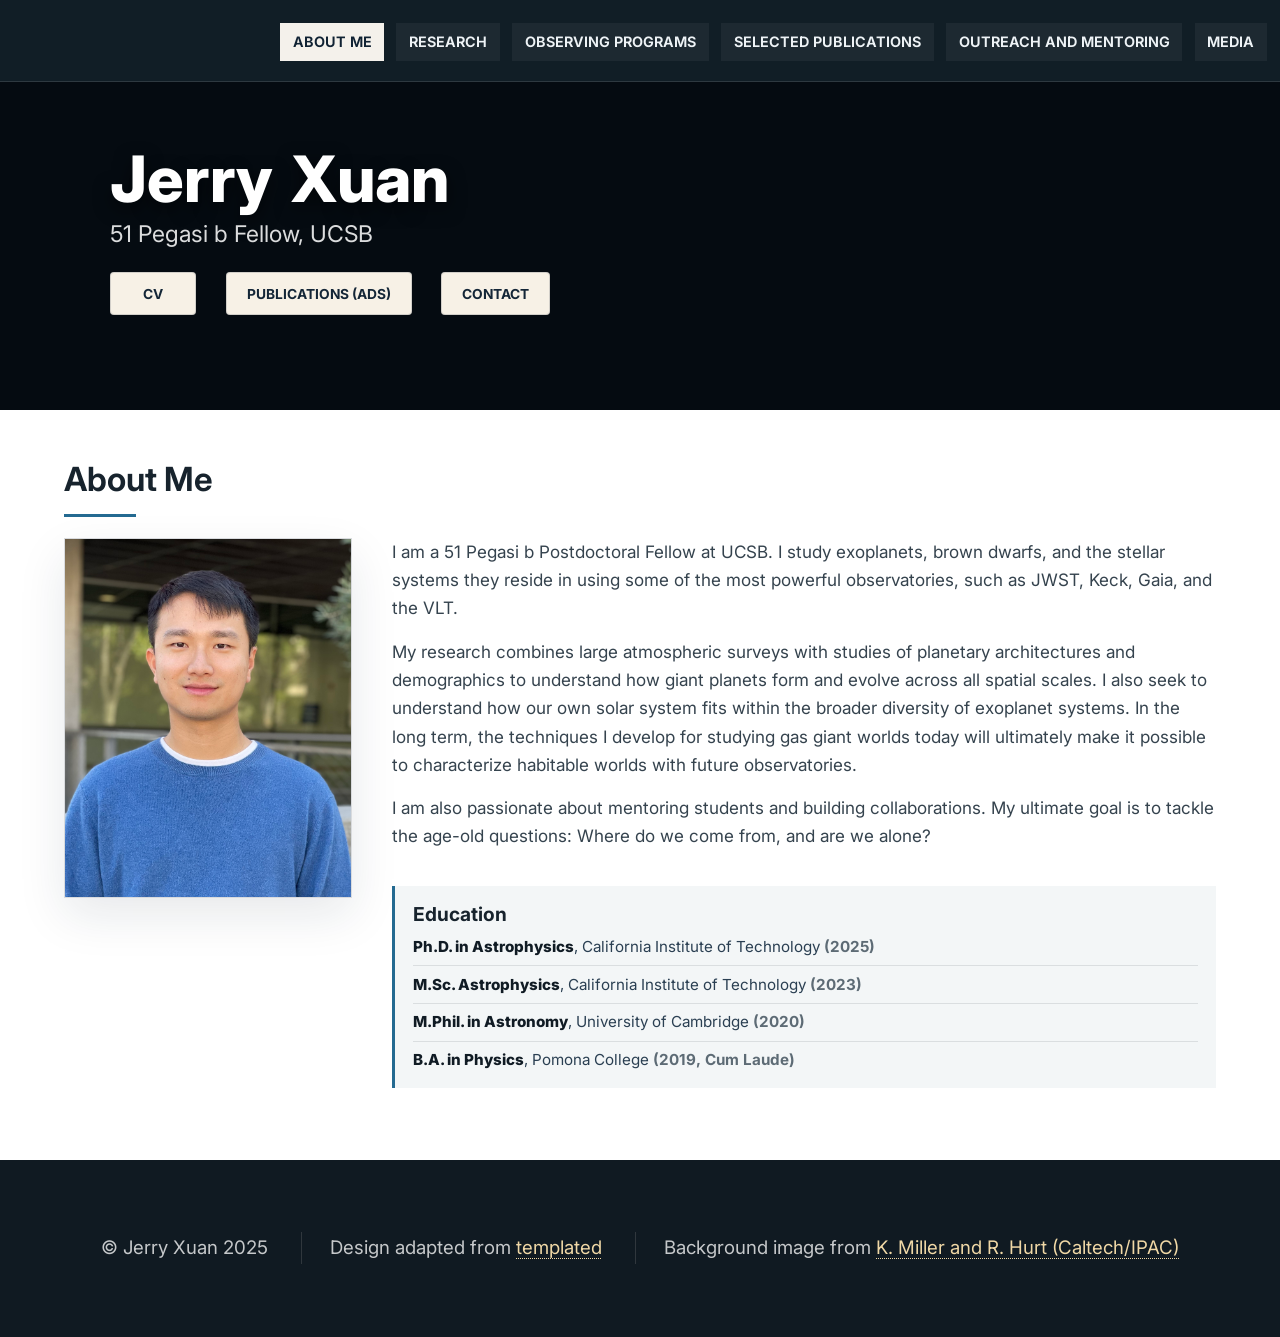
==== about.html @ 03e582b6 "Set site content width to 90 percent" ====
<html><head>
		<title>Jerry Xuan</title>
		<meta charset="utf-8">
		<meta name="viewport" content="width=device-width, initial-scale=1">
		<link rel="stylesheet" href="assets/css/main.css">
		<link rel="icon" href="images/icon.png">
		<link rel="stylesheet" href="assets/css/site-custom.css?v=20261012-margins-6">
		<script type="text/javascript" async="" src="https://www.google-analytics.com/analytics.js"></script><script type="text/javascript" async="" src="https://www.googletagmanager.com/gtag/js?id=G-922QBD04SS&amp;l=dataLayer&amp;cx=c"></script><script async="" src="https://www.googletagmanager.com/gtag/js?id=UA-130484252-1"></script>
		<script>
		  window.dataLayer = window.dataLayer || [];
		  function gtag(){dataLayer.push(arguments);}
		  gtag('js', new Date());
		  gtag('config', 'UA-130484252-1');
		</script>
	</head>
	<body class="landing">

		<!-- Header -->
			<header id="header" class="alt">
					<nav id="nav">
						<ul>
							<li><a href="index.html" class="tab-link active" aria-current="page">About Me</a></li>
							<li><a href="research.html" class="tab-link">Research</a></li>
							<li><a href="observing.html" class="tab-link">Observing Programs</a></li>
							<li><a href="publications.html" class="tab-link">Selected Publications</a></li>
							<li><a href="outreach.html" class="tab-link">Outreach and Mentoring</a></li>
							<li><a href="media.html" class="tab-link">Media</a></li>
						</ul>
					</nav>
				</header>

	<!-- Banner -->
		<section id="banner">
			<h2>Jerry Xuan</h2>
			<p>51 Pegasi b Fellow, UCSB</p>
			<ul class="actions">
				<li><a href="CV_withbib_may2026.pdf" class="button special small">CV</a></li>
				<li><a href="https://ui.adsabs.harvard.edu/search/p_=0&q=orcid%3A%220000-0002-6618-1137&sort=date%20desc%2C%20bibcode%20desc" class="button special small">Publications (ADS)</a></li>
				<li><a href="mailto:jxuan@ucsb.edu" class="button special small">Contact</a></li>
			</ul>
		</section>

		<section id="about" class="wrapper style1">
			<div class="container">
				<header class="major special">
					<h2>About Me</h2>
				</header>
				<div class="about-profile">
					<div class="about-photo">
						<img src="images/cahill.jpg" alt="Jerry Xuan">
					</div>
					<div class="about-text">
						<p>I am a 51 Pegasi b Postdoctoral Fellow at UCSB. I study exoplanets, brown dwarfs, and the stellar systems they reside in using some of the most powerful observatories, such as JWST, Keck, Gaia, and the VLT.</p>
						<p>My research combines large atmospheric surveys with studies of planetary architectures and demographics to understand how giant planets form and evolve across all spatial scales. I also seek to understand how our own solar system fits within the broader diversity of exoplanet systems. In the long term, the techniques I develop for studying gas giant worlds today will ultimately make it possible to characterize habitable worlds with future observatories.</p>
						<p>I am also passionate about mentoring students and building collaborations. My ultimate goal is to tackle the age-old questions: Where do we come from, and are we alone?</p>
					</div>
					<div class="education-section">
						<h3>Education</h3>
						<div class="education-entry">
							<p class="education-line"><b>Ph.D. in Astrophysics</b>, California Institute of Technology <span>(2025)</span></p>
						</div>
						<div class="education-entry">
							<p class="education-line"><b>M.Sc. Astrophysics</b>, California Institute of Technology <span>(2023)</span></p>
						</div>
						<div class="education-entry">
							<p class="education-line"><b>M.Phil. in Astronomy</b>, University of Cambridge <span>(2020)</span></p>
						</div>
						<div class="education-entry">
							<p class="education-line"><b>B.A. in Physics</b>, Pomona College <span>(2019, Cum Laude)</span></p>
						</div>
					</div>
				</div>
			</div>
		</section>

		<!-- Footer -->
			<footer id="footer">
				<div class="container">
					<ul class="copyright" style="font-size:14pt">
						<li>© Jerry Xuan 2025</li>
						<li>Design adapted from <a style="font-family:monospace; color:#3296d9;" href="http://templated.co">templated</a></li>
						<li>Background image from <a style="font-family:monospace; color:#3296d9;" href="https://www.nature.com/articles/s41586-024-08064-x">K. Miller and R. Hurt (Caltech/IPAC)</a></li>
					</ul>
				</div>
			</footer>

		<!-- Scripts -->
			<script src="assets/js/jquery.min.js"></script>
			<script src="assets/js/skel.min.js"></script>
			<script src="assets/js/util.js"></script>
			<script src="assets/js/main.js?v=20260705-publications"></script>

</body></html>
---- assets/css/main.css ----
@import url(font-awesome.min.css);
@import url(https://fonts.googleapis.com/css?family=Raleway:400,700);

/*
	Spatial by TEMPLATED
	templated.co @templatedco
	Released for free under the Creative Commons Attribution 3.0 license (templated.co/license)
*/

/* Reset */

	html, body, div, span, applet, object, iframe, h1, h2, h3, h4, h5, h6, p, blockquote, pre, a, abbr, acronym, address, big, cite, code, del, dfn, em, img, ins, kbd, q, s, samp, small, strike, strong, sub, sup, tt, var, b, u, i, center, dl, dt, dd, ol, ul, li, fieldset, form, label, legend, table, caption, tbody, tfoot, thead, tr, th, td, article, aside, canvas, details, embed, figure, figcaption, footer, header, hgroup, menu, nav, output, ruby, section, summary, time, mark, audio, video {
		margin: 0;
		padding: 0;
		border: 0;
		font-size: 100%;
		font: inherit;
		vertical-align: baseline;
	}

	article, aside, details, figcaption, figure, footer, header, hgroup, menu, nav, section {
		display: block;
	}

	body {
		line-height: 1;
	}

	ol, ul {
		list-style: none;
	}

	blockquote, q {
		quotes: none;
	}

	blockquote:before, blockquote:after, q:before, q:after {
		content: '';
		content: none;
	}

	table {
		border-collapse: collapse;
		border-spacing: 0;
	}

	body {
		-webkit-text-size-adjust: none;
	}

/* Box Model */

	*, *:before, *:after {
		-moz-box-sizing: border-box;
		-webkit-box-sizing: border-box;
		box-sizing: border-box;
	}

/* Containers */

	.container {
		margin-left: auto;
		margin-right: auto;
	}

	.container.\31 25\25 {
		width: 100%;
		max-width: 100em;
		min-width: 80em;
	}

	.container.\37 5\25 {
		width: 60em;
	}

	.container.\35 0\25 {
		width: 40em;
	}

	.container.\32 5\25 {
		width: 20em;
	}

	.container {
		width: 80em;
	}

	@media screen and (max-width: 1680px) {

		.container.\31 25\25 {
			width: 100%;
			max-width: 100em;
			min-width: 80em;
		}

		.container.\37 5\25 {
			width: 60em;
		}

		.container.\35 0\25 {
			width: 40em;
		}

		.container.\32 5\25 {
			width: 20em;
		}

		.container {
			width: 80em;
		}

	}

	@media screen and (max-width: 1280px) {

		.container.\31 25\25 {
			width: 100%;
			max-width: 81.25em;
			min-width: 65em;
		}

		.container.\37 5\25 {
			width: 48.75em;
		}

		.container.\35 0\25 {
			width: 32.5em;
		}

		.container.\32 5\25 {
			width: 16.25em;
		}

		.container {
			width: 65em;
		}

	}

	@media screen and (max-width: 980px) {

		.container.\31 25\25 {
			width: 100%;
			max-width: 112.5%;
			min-width: 90%;
		}

		.container.\37 5\25 {
			width: 67.5%;
		}

		.container.\35 0\25 {
			width: 45%;
		}

		.container.\32 5\25 {
			width: 22.5%;
		}

		.container {
			width: 90%;
		}

	}

	@media screen and (max-width: 736px) {

		.container.\31 25\25 {
			width: 100%;
			max-width: 112.5%;
			min-width: 90%;
		}

		.container.\37 5\25 {
			width: 67.5%;
		}

		.container.\35 0\25 {
			width: 45%;
		}

		.container.\32 5\25 {
			width: 22.5%;
		}

		.container {
			width: 90% !important;
		}

	}

	@media screen and (max-width: 480px) {

		.container.\31 25\25 {
			width: 100%;
			max-width: 112.5%;
			min-width: 90%;
		}

		.container.\37 5\25 {
			width: 67.5%;
		}

		.container.\35 0\25 {
			width: 45%;
		}

		.container.\32 5\25 {
			width: 22.5%;
		}

		.container {
			width: 90% !important;
		}

	}

/* Grid */

	.row {
		border-bottom: solid 1px transparent;
		-moz-box-sizing: border-box;
		-webkit-box-sizing: border-box;
		box-sizing: border-box;
	}

	.row > * {
		float: left;
		-moz-box-sizing: border-box;
		-webkit-box-sizing: border-box;
		box-sizing: border-box;
	}

	.row:after, .row:before {
		content: '';
		display: block;
		clear: both;
		height: 0;
	}

	.row.uniform > * > :first-child {
		margin-top: 0;
	}

	.row.uniform > * > :last-child {
		margin-bottom: 0;
	}

	.row.\30 \25 > * {
		padding: 0 0 0 0em;
	}

	.row.\30 \25 {
		margin: 0 0 -1px 0em;
	}

	.row.uniform.\30 \25 > * {
		padding: 0em 0 0 0em;
	}

	.row.uniform.\30 \25 {
		margin: 0em 0 -1px 0em;
	}

	.row > * {
		padding: 0 0 0 2em;
	}

	.row {
		margin: 0 0 -1px -2em;
	}

	.row.uniform > * {
		padding: 2em 0 0 2em;
	}

	.row.uniform {
		margin: -2em 0 -1px -2em;
	}

	.row.\32 00\25 > * {
		padding: 0 0 0 4em;
	}

	.row.\32 00\25 {
		margin: 0 0 -1px -4em;
	}

	.row.uniform.\32 00\25 > * {
		padding: 4em 0 0 4em;
	}

	.row.uniform.\32 00\25 {
		margin: -4em 0 -1px -4em;
	}

	.row.\31 50\25 > * {
		padding: 0 0 0 3em;
	}

	.row.\31 50\25 {
		margin: 0 0 -1px -3em;
	}

	.row.uniform.\31 50\25 > * {
		padding: 3em 0 0 3em;
	}

	.row.uniform.\31 50\25 {
		margin: -3em 0 -1px -3em;
	}

	.row.\35 0\25 > * {
		padding: 0 0 0 1em;
	}

	.row.\35 0\25 {
		margin: 0 0 -1px -1em;
	}

	.row.uniform.\35 0\25 > * {
		padding: 1em 0 0 1em;
	}

	.row.uniform.\35 0\25 {
		margin: -1em 0 -1px -1em;
	}

	.row.\32 5\25 > * {
		padding: 0 0 0 0.5em;
	}

	.row.\32 5\25 {
		margin: 0 0 -1px -0.5em;
	}

	.row.uniform.\32 5\25 > * {
		padding: 0.5em 0 0 0.5em;
	}

	.row.uniform.\32 5\25 {
		margin: -0.5em 0 -1px -0.5em;
	}

	.\31 2u, .\31 2u\24 {
		width: 100%;
		clear: none;
		margin-left: 0;
	}

	.\31 1u, .\31 1u\24 {
		width: 91.6666666667%;
		clear: none;
		margin-left: 0;
	}

	.\31 0u, .\31 0u\24 {
		width: 83.3333333333%;
		clear: none;
		margin-left: 0;
	}

	.\39 u, .\39 u\24 {
		width: 75%;
		clear: none;
		margin-left: 0;
	}

	.\38 u, .\38 u\24 {
		width: 66.6666666667%;
		clear: none;
		margin-left: 0;
	}

	.\37 u, .\37 u\24 {
		width: 58.3333333333%;
		clear: none;
		margin-left: 0;
	}

	.\36 u, .\36 u\24 {
		width: 50%;
		clear: none;
		margin-left: 0;
	}

	.\35 u, .\35 u\24 {
		width: 41.6666666667%;
		clear: none;
		margin-left: 0;
	}

	.\34 u, .\34 u\24 {
		width: 33.3333333333%;
		clear: none;
		margin-left: 0;
	}

	.\33 u, .\33 u\24 {
		width: 25%;
		clear: none;
		margin-left: 0;
	}

	.\32 u, .\32 u\24 {
		width: 16.6666666667%;
		clear: none;
		margin-left: 0;
	}

	.\31 u, .\31 u\24 {
		width: 8.3333333333%;
		clear: none;
		margin-left: 0;
	}

	.\31 2u\24 + *,
	.\31 1u\24 + *,
	.\31 0u\24 + *,
	.\39 u\24 + *,
	.\38 u\24 + *,
	.\37 u\24 + *,
	.\36 u\24 + *,
	.\35 u\24 + *,
	.\34 u\24 + *,
	.\33 u\24 + *,
	.\32 u\24 + *,
	.\31 u\24 + * {
		clear: left;
	}

	.\-11u {
		margin-left: 91.66667%;
	}

	.\-10u {
		margin-left: 83.33333%;
	}

	.\-9u {
		margin-left: 75%;
	}

	.\-8u {
		margin-left: 66.66667%;
	}

	.\-7u {
		margin-left: 58.33333%;
	}

	.\-6u {
		margin-left: 50%;
	}

	.\-5u {
		margin-left: 41.66667%;
	}

	.\-4u {
		margin-left: 33.33333%;
	}

	.\-3u {
		margin-left: 25%;
	}

	.\-2u {
		margin-left: 16.66667%;
	}

	.\-1u {
		margin-left: 8.33333%;
	}

	@media screen and (max-width: 1680px) {

		.row > * {
			padding: 0 0 0 2em;
		}

		.row {
			margin: 0 0 -1px -2em;
		}

		.row.uniform > * {
			padding: 2em 0 0 2em;
		}

		.row.uniform {
			margin: -2em 0 -1px -2em;
		}

		.row.\32 00\25 > * {
			padding: 0 0 0 4em;
		}

		.row.\32 00\25 {
			margin: 0 0 -1px -4em;
		}

		.row.uniform.\32 00\25 > * {
			padding: 4em 0 0 4em;
		}

		.row.uniform.\32 00\25 {
			margin: -4em 0 -1px -4em;
		}

		.row.\31 50\25 > * {
			padding: 0 0 0 3em;
		}

		.row.\31 50\25 {
			margin: 0 0 -1px -3em;
		}

		.row.uniform.\31 50\25 > * {
			padding: 3em 0 0 3em;
		}

		.row.uniform.\31 50\25 {
			margin: -3em 0 -1px -3em;
		}

		.row.\35 0\25 > * {
			padding: 0 0 0 1em;
		}

		.row.\35 0\25 {
			margin: 0 0 -1px -1em;
		}

		.row.uniform.\35 0\25 > * {
			padding: 1em 0 0 1em;
		}

		.row.uniform.\35 0\25 {
			margin: -1em 0 -1px -1em;
		}

		.row.\32 5\25 > * {
			padding: 0 0 0 0.5em;
		}

		.row.\32 5\25 {
			margin: 0 0 -1px -0.5em;
		}

		.row.uniform.\32 5\25 > * {
			padding: 0.5em 0 0 0.5em;
		}

		.row.uniform.\32 5\25 {
			margin: -0.5em 0 -1px -0.5em;
		}

		.\31 2u\28xlarge\29, .\31 2u\24\28xlarge\29 {
			width: 100%;
			clear: none;
			margin-left: 0;
		}

		.\31 1u\28xlarge\29, .\31 1u\24\28xlarge\29 {
			width: 91.6666666667%;
			clear: none;
			margin-left: 0;
		}

		.\31 0u\28xlarge\29, .\31 0u\24\28xlarge\29 {
			width: 83.3333333333%;
			clear: none;
			margin-left: 0;
		}

		.\39 u\28xlarge\29, .\39 u\24\28xlarge\29 {
			width: 75%;
			clear: none;
			margin-left: 0;
		}

		.\38 u\28xlarge\29, .\38 u\24\28xlarge\29 {
			width: 66.6666666667%;
			clear: none;
			margin-left: 0;
		}

		.\37 u\28xlarge\29, .\37 u\24\28xlarge\29 {
			width: 58.3333333333%;
			clear: none;
			margin-left: 0;
		}

		.\36 u\28xlarge\29, .\36 u\24\28xlarge\29 {
			width: 50%;
			clear: none;
			margin-left: 0;
		}

		.\35 u\28xlarge\29, .\35 u\24\28xlarge\29 {
			width: 41.6666666667%;
			clear: none;
			margin-left: 0;
		}

		.\34 u\28xlarge\29, .\34 u\24\28xlarge\29 {
			width: 33.3333333333%;
			clear: none;
			margin-left: 0;
		}

		.\33 u\28xlarge\29, .\33 u\24\28xlarge\29 {
			width: 25%;
			clear: none;
			margin-left: 0;
		}

		.\32 u\28xlarge\29, .\32 u\24\28xlarge\29 {
			width: 16.6666666667%;
			clear: none;
			margin-left: 0;
		}

		.\31 u\28xlarge\29, .\31 u\24\28xlarge\29 {
			width: 8.3333333333%;
			clear: none;
			margin-left: 0;
		}

		.\31 2u\24\28xlarge\29 + *,
		.\31 1u\24\28xlarge\29 + *,
		.\31 0u\24\28xlarge\29 + *,
		.\39 u\24\28xlarge\29 + *,
		.\38 u\24\28xlarge\29 + *,
		.\37 u\24\28xlarge\29 + *,
		.\36 u\24\28xlarge\29 + *,
		.\35 u\24\28xlarge\29 + *,
		.\34 u\24\28xlarge\29 + *,
		.\33 u\24\28xlarge\29 + *,
		.\32 u\24\28xlarge\29 + *,
		.\31 u\24\28xlarge\29 + * {
			clear: left;
		}

		.\-11u\28xlarge\29 {
			margin-left: 91.66667%;
		}

		.\-10u\28xlarge\29 {
			margin-left: 83.33333%;
		}

		.\-9u\28xlarge\29 {
			margin-left: 75%;
		}

		.\-8u\28xlarge\29 {
			margin-left: 66.66667%;
		}

		.\-7u\28xlarge\29 {
			margin-left: 58.33333%;
		}

		.\-6u\28xlarge\29 {
			margin-left: 50%;
		}

		.\-5u\28xlarge\29 {
			margin-left: 41.66667%;
		}

		.\-4u\28xlarge\29 {
			margin-left: 33.33333%;
		}

		.\-3u\28xlarge\29 {
			margin-left: 25%;
		}

		.\-2u\28xlarge\29 {
			margin-left: 16.66667%;
		}

		.\-1u\28xlarge\29 {
			margin-left: 8.33333%;
		}

	}

	@media screen and (max-width: 1280px) {

		.row > * {
			padding: 0 0 0 1.5em;
		}

		.row {
			margin: 0 0 -1px -1.5em;
		}

		.row.uniform > * {
			padding: 1.5em 0 0 1.5em;
		}

		.row.uniform {
			margin: -1.5em 0 -1px -1.5em;
		}

		.row.\32 00\25 > * {
			padding: 0 0 0 3em;
		}

		.row.\32 00\25 {
			margin: 0 0 -1px -3em;
		}

		.row.uniform.\32 00\25 > * {
			padding: 3em 0 0 3em;
		}

		.row.uniform.\32 00\25 {
			margin: -3em 0 -1px -3em;
		}

		.row.\31 50\25 > * {
			padding: 0 0 0 2.25em;
		}

		.row.\31 50\25 {
			margin: 0 0 -1px -2.25em;
		}

		.row.uniform.\31 50\25 > * {
			padding: 2.25em 0 0 2.25em;
		}

		.row.uniform.\31 50\25 {
			margin: -2.25em 0 -1px -2.25em;
		}

		.row.\35 0\25 > * {
			padding: 0 0 0 0.75em;
		}

		.row.\35 0\25 {
			margin: 0 0 -1px -0.75em;
		}

		.row.uniform.\35 0\25 > * {
			padding: 0.75em 0 0 0.75em;
		}

		.row.uniform.\35 0\25 {
			margin: -0.75em 0 -1px -0.75em;
		}

		.row.\32 5\25 > * {
			padding: 0 0 0 0.375em;
		}

		.row.\32 5\25 {
			margin: 0 0 -1px -0.375em;
		}

		.row.uniform.\32 5\25 > * {
			padding: 0.375em 0 0 0.375em;
		}

		.row.uniform.\32 5\25 {
			margin: -0.375em 0 -1px -0.375em;
		}

		.\31 2u\28large\29, .\31 2u\24\28large\29 {
			width: 100%;
			clear: none;
			margin-left: 0;
		}

		.\31 1u\28large\29, .\31 1u\24\28large\29 {
			width: 91.6666666667%;
			clear: none;
			margin-left: 0;
		}

		.\31 0u\28large\29, .\31 0u\24\28large\29 {
			width: 83.3333333333%;
			clear: none;
			margin-left: 0;
		}

		.\39 u\28large\29, .\39 u\24\28large\29 {
			width: 75%;
			clear: none;
			margin-left: 0;
		}

		.\38 u\28large\29, .\38 u\24\28large\29 {
			width: 66.6666666667%;
			clear: none;
			margin-left: 0;
		}

		.\37 u\28large\29, .\37 u\24\28large\29 {
			width: 58.3333333333%;
			clear: none;
			margin-left: 0;
		}

		.\36 u\28large\29, .\36 u\24\28large\29 {
			width: 50%;
			clear: none;
			margin-left: 0;
		}

		.\35 u\28large\29, .\35 u\24\28large\29 {
			width: 41.6666666667%;
			clear: none;
			margin-left: 0;
		}

		.\34 u\28large\29, .\34 u\24\28large\29 {
			width: 33.3333333333%;
			clear: none;
			margin-left: 0;
		}

		.\33 u\28large\29, .\33 u\24\28large\29 {
			width: 25%;
			clear: none;
			margin-left: 0;
		}

		.\32 u\28large\29, .\32 u\24\28large\29 {
			width: 16.6666666667%;
			clear: none;
			margin-left: 0;
		}

		.\31 u\28large\29, .\31 u\24\28large\29 {
			width: 8.3333333333%;
			clear: none;
			margin-left: 0;
		}

		.\31 2u\24\28large\29 + *,
		.\31 1u\24\28large\29 + *,
		.\31 0u\24\28large\29 + *,
		.\39 u\24\28large\29 + *,
		.\38 u\24\28large\29 + *,
		.\37 u\24\28large\29 + *,
		.\36 u\24\28large\29 + *,
		.\35 u\24\28large\29 + *,
		.\34 u\24\28large\29 + *,
		.\33 u\24\28large\29 + *,
		.\32 u\24\28large\29 + *,
		.\31 u\24\28large\29 + * {
			clear: left;
		}

		.\-11u\28large\29 {
			margin-left: 91.66667%;
		}

		.\-10u\28large\29 {
			margin-left: 83.33333%;
		}

		.\-9u\28large\29 {
			margin-left: 75%;
		}

		.\-8u\28large\29 {
			margin-left: 66.66667%;
		}

		.\-7u\28large\29 {
			margin-left: 58.33333%;
		}

		.\-6u\28large\29 {
			margin-left: 50%;
		}

		.\-5u\28large\29 {
			margin-left: 41.66667%;
		}

		.\-4u\28large\29 {
			margin-left: 33.33333%;
		}

		.\-3u\28large\29 {
			margin-left: 25%;
		}

		.\-2u\28large\29 {
			margin-left: 16.66667%;
		}

		.\-1u\28large\29 {
			margin-left: 8.33333%;
		}

	}

	@media screen and (max-width: 980px) {

		.row > * {
			padding: 0 0 0 1.5em;
		}

		.row {
			margin: 0 0 -1px -1.5em;
		}

		.row.uniform > * {
			padding: 1.5em 0 0 1.5em;
		}

		.row.uniform {
			margin: -1.5em 0 -1px -1.5em;
		}

		.row.\32 00\25 > * {
			padding: 0 0 0 3em;
		}

		.row.\32 00\25 {
			margin: 0 0 -1px -3em;
		}

		.row.uniform.\32 00\25 > * {
			padding: 3em 0 0 3em;
		}

		.row.uniform.\32 00\25 {
			margin: -3em 0 -1px -3em;
		}

		.row.\31 50\25 > * {
			padding: 0 0 0 2.25em;
		}

		.row.\31 50\25 {
			margin: 0 0 -1px -2.25em;
		}

		.row.uniform.\31 50\25 > * {
			padding: 2.25em 0 0 2.25em;
		}

		.row.uniform.\31 50\25 {
			margin: -2.25em 0 -1px -2.25em;
		}

		.row.\35 0\25 > * {
			padding: 0 0 0 0.75em;
		}

		.row.\35 0\25 {
			margin: 0 0 -1px -0.75em;
		}

		.row.uniform.\35 0\25 > * {
			padding: 0.75em 0 0 0.75em;
		}

		.row.uniform.\35 0\25 {
			margin: -0.75em 0 -1px -0.75em;
		}

		.row.\32 5\25 > * {
			padding: 0 0 0 0.375em;
		}

		.row.\32 5\25 {
			margin: 0 0 -1px -0.375em;
		}

		.row.uniform.\32 5\25 > * {
			padding: 0.375em 0 0 0.375em;
		}

		.row.uniform.\32 5\25 {
			margin: -0.375em 0 -1px -0.375em;
		}

		.\31 2u\28medium\29, .\31 2u\24\28medium\29 {
			width: 100%;
			clear: none;
			margin-left: 0;
		}

		.\31 1u\28medium\29, .\31 1u\24\28medium\29 {
			width: 91.6666666667%;
			clear: none;
			margin-left: 0;
		}

		.\31 0u\28medium\29, .\31 0u\24\28medium\29 {
			width: 83.3333333333%;
			clear: none;
			margin-left: 0;
		}

		.\39 u\28medium\29, .\39 u\24\28medium\29 {
			width: 75%;
			clear: none;
			margin-left: 0;
		}

		.\38 u\28medium\29, .\38 u\24\28medium\29 {
			width: 66.6666666667%;
			clear: none;
			margin-left: 0;
		}

		.\37 u\28medium\29, .\37 u\24\28medium\29 {
			width: 58.3333333333%;
			clear: none;
			margin-left: 0;
		}

		.\36 u\28medium\29, .\36 u\24\28medium\29 {
			width: 50%;
			clear: none;
			margin-left: 0;
		}

		.\35 u\28medium\29, .\35 u\24\28medium\29 {
			width: 41.6666666667%;
			clear: none;
			margin-left: 0;
		}

		.\34 u\28medium\29, .\34 u\24\28medium\29 {
			width: 33.3333333333%;
			clear: none;
			margin-left: 0;
		}

		.\33 u\28medium\29, .\33 u\24\28medium\29 {
			width: 25%;
			clear: none;
			margin-left: 0;
		}

		.\32 u\28medium\29, .\32 u\24\28medium\29 {
			width: 16.6666666667%;
			clear: none;
			margin-left: 0;
		}

		.\31 u\28medium\29, .\31 u\24\28medium\29 {
			width: 8.3333333333%;
			clear: none;
			margin-left: 0;
		}

		.\31 2u\24\28medium\29 + *,
		.\31 1u\24\28medium\29 + *,
		.\31 0u\24\28medium\29 + *,
		.\39 u\24\28medium\29 + *,
		.\38 u\24\28medium\29 + *,
		.\37 u\24\28medium\29 + *,
		.\36 u\24\28medium\29 + *,
		.\35 u\24\28medium\29 + *,
		.\34 u\24\28medium\29 + *,
		.\33 u\24\28medium\29 + *,
		.\32 u\24\28medium\29 + *,
		.\31 u\24\28medium\29 + * {
			clear: left;
		}

		.\-11u\28medium\29 {
			margin-left: 91.66667%;
		}

		.\-10u\28medium\29 {
			margin-left: 83.33333%;
		}

		.\-9u\28medium\29 {
			margin-left: 75%;
		}

		.\-8u\28medium\29 {
			margin-left: 66.66667%;
		}

		.\-7u\28medium\29 {
			margin-left: 58.33333%;
		}

		.\-6u\28medium\29 {
			margin-left: 50%;
		}

		.\-5u\28medium\29 {
			margin-left: 41.66667%;
		}

		.\-4u\28medium\29 {
			margin-left: 33.33333%;
		}

		.\-3u\28medium\29 {
			margin-left: 25%;
		}

		.\-2u\28medium\29 {
			margin-left: 16.66667%;
		}

		.\-1u\28medium\29 {
			margin-left: 8.33333%;
		}

	}

	@media screen and (max-width: 736px) {

		.row > * {
			padding: 0 0 0 1.25em;
		}

		.row {
			margin: 0 0 -1px -1.25em;
		}

		.row.uniform > * {
			padding: 1.25em 0 0 1.25em;
		}

		.row.uniform {
			margin: -1.25em 0 -1px -1.25em;
		}

		.row.\32 00\25 > * {
			padding: 0 0 0 2.5em;
		}

		.row.\32 00\25 {
			margin: 0 0 -1px -2.5em;
		}

		.row.uniform.\32 00\25 > * {
			padding: 2.5em 0 0 2.5em;
		}

		.row.uniform.\32 00\25 {
			margin: -2.5em 0 -1px -2.5em;
		}

		.row.\31 50\25 > * {
			padding: 0 0 0 1.875em;
		}

		.row.\31 50\25 {
			margin: 0 0 -1px -1.875em;
		}

		.row.uniform.\31 50\25 > * {
			padding: 1.875em 0 0 1.875em;
		}

		.row.uniform.\31 50\25 {
			margin: -1.875em 0 -1px -1.875em;
		}

		.row.\35 0\25 > * {
			padding: 0 0 0 0.625em;
		}

		.row.\35 0\25 {
			margin: 0 0 -1px -0.625em;
		}

		.row.uniform.\35 0\25 > * {
			padding: 0.625em 0 0 0.625em;
		}

		.row.uniform.\35 0\25 {
			margin: -0.625em 0 -1px -0.625em;
		}

		.row.\32 5\25 > * {
			padding: 0 0 0 0.3125em;
		}

		.row.\32 5\25 {
			margin: 0 0 -1px -0.3125em;
		}

		.row.uniform.\32 5\25 > * {
			padding: 0.3125em 0 0 0.3125em;
		}

		.row.uniform.\32 5\25 {
			margin: -0.3125em 0 -1px -0.3125em;
		}

		.\31 2u\28small\29, .\31 2u\24\28small\29 {
			width: 100%;
			clear: none;
			margin-left: 0;
		}

		.\31 1u\28small\29, .\31 1u\24\28small\29 {
			width: 91.6666666667%;
			clear: none;
			margin-left: 0;
		}

		.\31 0u\28small\29, .\31 0u\24\28small\29 {
			width: 83.3333333333%;
			clear: none;
			margin-left: 0;
		}

		.\39 u\28small\29, .\39 u\24\28small\29 {
			width: 75%;
			clear: none;
			margin-left: 0;
		}

		.\38 u\28small\29, .\38 u\24\28small\29 {
			width: 66.6666666667%;
			clear: none;
			margin-left: 0;
		}

		.\37 u\28small\29, .\37 u\24\28small\29 {
			width: 58.3333333333%;
			clear: none;
			margin-left: 0;
		}

		.\36 u\28small\29, .\36 u\24\28small\29 {
			width: 50%;
			clear: none;
			margin-left: 0;
		}

		.\35 u\28small\29, .\35 u\24\28small\29 {
			width: 41.6666666667%;
			clear: none;
			margin-left: 0;
		}

		.\34 u\28small\29, .\34 u\24\28small\29 {
			width: 33.3333333333%;
			clear: none;
			margin-left: 0;
		}

		.\33 u\28small\29, .\33 u\24\28small\29 {
			width: 25%;
			clear: none;
			margin-left: 0;
		}

		.\32 u\28small\29, .\32 u\24\28small\29 {
			width: 16.6666666667%;
			clear: none;
			margin-left: 0;
		}

		.\31 u\28small\29, .\31 u\24\28small\29 {
			width: 8.3333333333%;
			clear: none;
			margin-left: 0;
		}

		.\31 2u\24\28small\29 + *,
		.\31 1u\24\28small\29 + *,
		.\31 0u\24\28small\29 + *,
		.\39 u\24\28small\29 + *,
		.\38 u\24\28small\29 + *,
		.\37 u\24\28small\29 + *,
		.\36 u\24\28small\29 + *,
		.\35 u\24\28small\29 + *,
		.\34 u\24\28small\29 + *,
		.\33 u\24\28small\29 + *,
		.\32 u\24\28small\29 + *,
		.\31 u\24\28small\29 + * {
			clear: left;
		}

		.\-11u\28small\29 {
			margin-left: 91.66667%;
		}

		.\-10u\28small\29 {
			margin-left: 83.33333%;
		}

		.\-9u\28small\29 {
			margin-left: 75%;
		}

		.\-8u\28small\29 {
			margin-left: 66.66667%;
		}

		.\-7u\28small\29 {
			margin-left: 58.33333%;
		}

		.\-6u\28small\29 {
			margin-left: 50%;
		}

		.\-5u\28small\29 {
			margin-left: 41.66667%;
		}

		.\-4u\28small\29 {
			margin-left: 33.33333%;
		}

		.\-3u\28small\29 {
			margin-left: 25%;
		}

		.\-2u\28small\29 {
			margin-left: 16.66667%;
		}

		.\-1u\28small\29 {
			margin-left: 8.33333%;
		}

	}

	@media screen and (max-width: 480px) {

		.row > * {
			padding: 0 0 0 1.25em;
		}

		.row {
			margin: 0 0 -1px -1.25em;
		}

		.row.uniform > * {
			padding: 1.25em 0 0 1.25em;
		}

		.row.uniform {
			margin: -1.25em 0 -1px -1.25em;
		}

		.row.\32 00\25 > * {
			padding: 0 0 0 2.5em;
		}

		.row.\32 00\25 {
			margin: 0 0 -1px -2.5em;
		}

		.row.uniform.\32 00\25 > * {
			padding: 2.5em 0 0 2.5em;
		}

		.row.uniform.\32 00\25 {
			margin: -2.5em 0 -1px -2.5em;
		}

		.row.\31 50\25 > * {
			padding: 0 0 0 1.875em;
		}

		.row.\31 50\25 {
			margin: 0 0 -1px -1.875em;
		}

		.row.uniform.\31 50\25 > * {
			padding: 1.875em 0 0 1.875em;
		}

		.row.uniform.\31 50\25 {
			margin: -1.875em 0 -1px -1.875em;
		}

		.row.\35 0\25 > * {
			padding: 0 0 0 0.625em;
		}

		.row.\35 0\25 {
			margin: 0 0 -1px -0.625em;
		}

		.row.uniform.\35 0\25 > * {
			padding: 0.625em 0 0 0.625em;
		}

		.row.uniform.\35 0\25 {
			margin: -0.625em 0 -1px -0.625em;
		}

		.row.\32 5\25 > * {
			padding: 0 0 0 0.3125em;
		}

		.row.\32 5\25 {
			margin: 0 0 -1px -0.3125em;
		}

		.row.uniform.\32 5\25 > * {
			padding: 0.3125em 0 0 0.3125em;
		}

		.row.uniform.\32 5\25 {
			margin: -0.3125em 0 -1px -0.3125em;
		}

		.\31 2u\28xsmall\29, .\31 2u\24\28xsmall\29 {
			width: 100%;
			clear: none;
			margin-left: 0;
		}

		.\31 1u\28xsmall\29, .\31 1u\24\28xsmall\29 {
			width: 91.6666666667%;
			clear: none;
			margin-left: 0;
		}

		.\31 0u\28xsmall\29, .\31 0u\24\28xsmall\29 {
			width: 83.3333333333%;
			clear: none;
			margin-left: 0;
		}

		.\39 u\28xsmall\29, .\39 u\24\28xsmall\29 {
			width: 75%;
			clear: none;
			margin-left: 0;
		}

		.\38 u\28xsmall\29, .\38 u\24\28xsmall\29 {
			width: 66.6666666667%;
			clear: none;
			margin-left: 0;
		}

		.\37 u\28xsmall\29, .\37 u\24\28xsmall\29 {
			width: 58.3333333333%;
			clear: none;
			margin-left: 0;
		}

		.\36 u\28xsmall\29, .\36 u\24\28xsmall\29 {
			width: 50%;
			clear: none;
			margin-left: 0;
		}

		.\35 u\28xsmall\29, .\35 u\24\28xsmall\29 {
			width: 41.6666666667%;
			clear: none;
			margin-left: 0;
		}

		.\34 u\28xsmall\29, .\34 u\24\28xsmall\29 {
			width: 33.3333333333%;
			clear: none;
			margin-left: 0;
		}

		.\33 u\28xsmall\29, .\33 u\24\28xsmall\29 {
			width: 25%;
			clear: none;
			margin-left: 0;
		}

		.\32 u\28xsmall\29, .\32 u\24\28xsmall\29 {
			width: 16.6666666667%;
			clear: none;
			margin-left: 0;
		}

		.\31 u\28xsmall\29, .\31 u\24\28xsmall\29 {
			width: 8.3333333333%;
			clear: none;
			margin-left: 0;
		}

		.\31 2u\24\28xsmall\29 + *,
		.\31 1u\24\28xsmall\29 + *,
		.\31 0u\24\28xsmall\29 + *,
		.\39 u\24\28xsmall\29 + *,
		.\38 u\24\28xsmall\29 + *,
		.\37 u\24\28xsmall\29 + *,
		.\36 u\24\28xsmall\29 + *,
		.\35 u\24\28xsmall\29 + *,
		.\34 u\24\28xsmall\29 + *,
		.\33 u\24\28xsmall\29 + *,
		.\32 u\24\28xsmall\29 + *,
		.\31 u\24\28xsmall\29 + * {
			clear: left;
		}

		.\-11u\28xsmall\29 {
			margin-left: 91.66667%;
		}

		.\-10u\28xsmall\29 {
			margin-left: 83.33333%;
		}

		.\-9u\28xsmall\29 {
			margin-left: 75%;
		}

		.\-8u\28xsmall\29 {
			margin-left: 66.66667%;
		}

		.\-7u\28xsmall\29 {
			margin-left: 58.33333%;
		}

		.\-6u\28xsmall\29 {
			margin-left: 50%;
		}

		.\-5u\28xsmall\29 {
			margin-left: 41.66667%;
		}

		.\-4u\28xsmall\29 {
			margin-left: 33.33333%;
		}

		.\-3u\28xsmall\29 {
			margin-left: 25%;
		}

		.\-2u\28xsmall\29 {
			margin-left: 16.66667%;
		}

		.\-1u\28xsmall\29 {
			margin-left: 8.33333%;
		}

	}

/* Basic */

	@-ms-viewport {
		width: device-width;
	}

	body {
		-ms-overflow-style: scrollbar;
	}

	@media screen and (max-width: 480px) {

		html, body {
			min-width: 320px;
		}

	}

	body {
		background: #fff;
		padding-top: 6em;
	}

		body.landing {
			padding-top: 0 !important;
		}

		@media screen and (max-width: 980px) {

			body {
				padding-top: 2em;
			}

		}

		body.is-loading *, body.is-loading *:before, body.is-loading *:after {
			-moz-animation: none !important;
			-webkit-animation: none !important;
			-ms-animation: none !important;
			animation: none !important;
			-moz-transition: none !important;
			-webkit-transition: none !important;
			-ms-transition: none !important;
			transition: none !important;
		}

/* Type */

	body {
		background-color: #fff;
		color: #666;
	}

	body, input, select, textarea {
		font-family: "Raleway", Arial, Helvetica, sans-serif;
		font-size: 15pt;
		font-weight: 400;
		line-height: 2em;
	}

		@media screen and (max-width: 1680px) {

			body, input, select, textarea {
				font-size: 11pt;
			}

		}

		@media screen and (max-width: 1280px) {

			body, input, select, textarea {
				font-size: 11pt;
			}

		}

		@media screen and (max-width: 980px) {

			body, input, select, textarea {
				font-size: 12pt;
			}

		}

		@media screen and (max-width: 736px) {

			body, input, select, textarea {
				font-size: 12pt;
			}

		}

		@media screen and (max-width: 480px) {

			body, input, select, textarea {
				font-size: 12pt;
			}

		}

	a {
		text-decoration: underline;
		color: #f32853;
	}

		a:hover {
			text-decoration: none;
		}

	strong, b {
		color: #484848;
		font-weight: 700;
	}

	em, i {
		font-style: italic;
	}

	p {
		margin: 0 0 2em 0;
	}

	h1, h2, h3, h4, h5, h6 {
		color: #484848;
		font-weight: 700;
		line-height: 1em;
		margin: 0 0 1em 0;
		/*text-transform: uppercase;*/
	}

		h1 a, h2 a, h3 a, h4 a, h5 a, h6 a {
			color: inherit;
			text-decoration: none;
		}

	h2 {
		font-size: 1.75em;
		line-height: 1.5em;
	}

	h3 {
		font-size: 1.35em;
		line-height: 1.5em;
	}

	h4 {
		font-size: 1.1em;
		line-height: 1.5em;
	}

	h5 {
		font-size: 0.9em;
		line-height: 1.5em;
	}

	h6 {
		font-size: 0.7em;
		line-height: 1.5em;
	}

	sub {
		font-size: 0.8em;
		position: relative;
		top: 0.5em;
	}

	sup {
		font-size: 0.8em;
		position: relative;
		top: -0.5em;
	}

	blockquote {
		border-left: solid 4px;
		font-style: italic;
		margin: 0 0 2em 0;
		padding: 0.5em 0 0.5em 2em;
	}

	code {
		background: rgba(144, 144, 144, 0.075);
		border-radius: 4px;
		border: solid 1px;
		font-family: "Courier New", monospace;
		font-size: 0.9em;
		margin: 0 0.25em;
		padding: 0.25em 0.65em;
	}

	pre {
		-webkit-overflow-scrolling: touch;
		font-family: "Courier New", monospace;
		font-size: 0.9em;
		margin: 0 0 2em 0;
	}

		pre code {
			display: block;
			line-height: 1.75;
			padding: 1em 1.5em;
			overflow-x: auto;
		}

	hr {
		border: 0;
		border-bottom: solid 1px rgba(144, 144, 144, 0.25);
		margin: 2em 0;
	}

		hr.major {
			margin: 3em 0;
		}

	.align-left {
		text-align: left;
	}

	.align-center {
		text-align: center;
	}

	.align-right {
		text-align: right;
	}

/* Box */

	.box {
		border-radius: 4px;
		border: solid 1px rgba(144, 144, 144, 0.25);
		margin-bottom: 2em;
		padding: 1.5em;
	}

		.box > :last-child,
		.box > :last-child > :last-child,
		.box > :last-child > :last-child > :last-child {
			margin-bottom: 0;
		}

		.box.alt {
			border: 0;
			border-radius: 0;
			padding: 0;
		}

/* Button */

	input[type="submit"],
	input[type="reset"],
	input[type="button"],
	button,
	.button {
		-moz-appearance: none;
		-webkit-appearance: none;
		-ms-appearance: none;
		appearance: none;
		-moz-transition: background-color 0.2s ease-in-out, color 0.2s ease-in-out;
		-webkit-transition: background-color 0.2s ease-in-out, color 0.2s ease-in-out;
		-ms-transition: background-color 0.2s ease-in-out, color 0.2s ease-in-out;
		transition: background-color 0.2s ease-in-out, color 0.2s ease-in-out;
		background-color: #323037;
		border-radius: 4px;
		color: #ffffff !important;
		border: 0;
		cursor: pointer;
		display: inline-block;
		font-weight: 700;
		height: 3.15em;
		line-height: 3.25em;
		padding: 0 2.2em;
		text-align: center;
		text-decoration: none;
		/*text-transform: uppercase;*/
		white-space: nowrap;
	}

		input[type="submit"]:hover,
		input[type="reset"]:hover,
		input[type="button"]:hover,
		button:hover,
		.button:hover {
			background-color: #3e3c45;
		}

		input[type="submit"]:active,
		input[type="reset"]:active,
		input[type="button"]:active,
		button:active,
		.button:active {
			background-color: #262429;
		}

		input[type="submit"].icon,
		input[type="reset"].icon,
		input[type="button"].icon,
		button.icon,
		.button.icon {
			padding-left: 1.35em;
		}

			input[type="submit"].icon:before,
			input[type="reset"].icon:before,
			input[type="button"].icon:before,
			button.icon:before,
			.button.icon:before {
				margin-right: 0.5em;
			}

		input[type="submit"].fit,
		input[type="reset"].fit,
		input[type="button"].fit,
		button.fit,
		.button.fit {
			display: block;
			margin: 0 0 1em 0;
			width: 100%;
		}

		input[type="submit"].small,
		input[type="reset"].small,
		input[type="button"].small,
		button.small,
		.button.small {
			font-size: 0.8em;
		}

		input[type="submit"].big,
		input[type="reset"].big,
		input[type="button"].big,
		button.big,
		.button.big {
			font-size: 1.35em;
		}

		input[type="submit"].disabled, input[type="submit"]:disabled,
		input[type="reset"].disabled,
		input[type="reset"]:disabled,
		input[type="button"].disabled,
		input[type="button"]:disabled,
		button.disabled,
		button:disabled,
		.button.disabled,
		.button:disabled {
			-moz-pointer-events: none;
			-webkit-pointer-events: none;
			-ms-pointer-events: none;
			pointer-events: none;
			background-color: #666 !important;
			box-shadow: inset 0 -0.15em 0 0 rgba(0, 0, 0, 0.15);
			color: #fff !important;
			cursor: default;
			opacity: 0.25;
		}

		input[type="submit"].alt,
		input[type="reset"].alt,
		input[type="button"].alt,
		button.alt,
		.button.alt {
			background-color: transparent;
			box-shadow: inset 0 0 0 2px rgba(144, 144, 144, 0.25);
			color: #484848 !important;
		}

			input[type="submit"].alt:hover,
			input[type="reset"].alt:hover,
			input[type="button"].alt:hover,
			button.alt:hover,
			.button.alt:hover {
				background-color: rgba(144, 144, 144, 0.075);
			}

			input[type="submit"].alt:active,
			input[type="reset"].alt:active,
			input[type="button"].alt:active,
			button.alt:active,
			.button.alt:active {
				background-color: rgba(144, 144, 144, 0.2);
			}

			input[type="submit"].alt.icon:before,
			input[type="reset"].alt.icon:before,
			input[type="button"].alt.icon:before,
			button.alt.icon:before,
			.button.alt.icon:before {
				color: #aaa;
			}

		input[type="submit"].special,
		input[type="reset"].special,
		input[type="button"].special,
		button.special,
		.button.special {
			background-color: #3296d9;
			color: #ffffff !important;
		}

			input[type="submit"].special:hover,
			input[type="reset"].special:hover,
			input[type="button"].special:hover,
			button.special:hover,
			.button.special:hover {
				background-color: #6ecae6;
			}

			input[type="submit"].special:active,
			input[type="reset"].special:active,
			input[type="button"].special:active,
			button.special:active,
			.button.special:active {
				background-color: #8fe5ff;
			}

		@media screen and (max-width: 480px) {

			input[type="submit"],
			input[type="reset"],
			input[type="button"],
			button,
			.button {
				padding: 0;
			}

		}

/* Feature */

	.feature-grid {
		position: relative;
	}

		.feature-grid:after {
			clear: both;
			content: '';
			display: block;
		}

		.feature-grid .feature {
			display: inline-block;
			float: left;
			margin-bottom: 1em;
			width: 100%;
		}

			.feature-grid .feature .content {
				width: 60%;
			}

			.feature-grid .feature .image {
				width: 20%;
			}

				.feature-grid .feature .image img {
					display: inline;
					max-width: 100%;
				}

			.feature-grid .feature:nth-child(odd) .content, .feature-grid .feature:nth-child(odd) .image {
				float: right;
				margin-right: 5%;
				text-align: right;
			}

			.feature-grid .feature:nth-child(even) .content, .feature-grid .feature:nth-child(even) .image {
				float: left;
				margin-left: 5%;
				text-align: left;
			}

		@media screen and (max-width: 1280px) {

			.feature-grid .feature {
				display: block;
				width: 100%;
			}

				.feature-grid .feature .content {
					width: 50%;
				}

				.feature-grid .feature .image {
					margin-left: 0 !important;
					margin-right: 0 !important;
					width: 25%;
				}

		}

		@media screen and (max-width: 980px) {

			.feature-grid .feature {
				margin-bottom: 1em;
			}

		}

		@media screen and (max-width: 480px) {

			.feature-grid .feature .content,
			.feature-grid .feature .image {
				display: block;
				margin-left: 0 !important;
				margin-right: 0 !important;
				text-align: center !important;
				width: 100%;
			}

			.feature-grid .feature .image {
				margin-top: 2em;
				margin-bottom: 2em;
			}

		}

/* Form */

	form {
		margin: 0 0 2em 0;
	}

	label {
		color: #484848;
		display: block;
		font-size: 0.9em;
		font-weight: 700;
		margin: 0 0 1em 0;
	}

	input[type="text"],
	input[type="password"],
	input[type="email"],
	select,
	textarea {
		-moz-appearance: none;
		-webkit-appearance: none;
		-ms-appearance: none;
		appearance: none;
		background: rgba(144, 144, 144, 0.075);
		border-radius: 4px;
		border: none;
		border: solid 1px rgba(144, 144, 144, 0.25);
		color: inherit;
		display: block;
		outline: 0;
		padding: 0 1em;
		text-decoration: none;
		width: 100%;
	}

		input[type="text"]:invalid,
		input[type="password"]:invalid,
		input[type="email"]:invalid,
		select:invalid,
		textarea:invalid {
			box-shadow: none;
		}

		input[type="text"]:focus,
		input[type="password"]:focus,
		input[type="email"]:focus,
		select:focus,
		textarea:focus {
			border-color: #f32853;
			box-shadow: 0 0 0 1px #f32853;
		}

	.select-wrapper {
		text-decoration: none;
		text-decoration: none;
		display: block;
		position: relative;
	}

		.select-wrapper:before {
			-moz-osx-font-smoothing: grayscale;
			-webkit-font-smoothing: antialiased;
			font-family: FontAwesome;
			font-style: normal;
			font-weight: normal;
			text-transform: none !important;
		}

		.select-wrapper:before {
			content: '\f078';
			color: rgba(144, 144, 144, 0.25);
			display: block;
			height: 2.75em;
			line-height: 2.75em;
			pointer-events: none;
			position: absolute;
			right: 0;
			text-align: center;
			top: 0;
			width: 2.75em;
		}

		.select-wrapper select::-ms-expand {
			display: none;
		}

	input[type="text"],
	input[type="password"],
	input[type="email"],
	select {
		height: 2.75em;
	}

	textarea {
		padding: 0.75em 1em;
	}

	input[type="checkbox"],
	input[type="radio"] {
		-moz-appearance: none;
		-webkit-appearance: none;
		-ms-appearance: none;
		appearance: none;
		display: block;
		float: left;
		margin-right: -2em;
		opacity: 0;
		width: 1em;
		z-index: -1;
	}

		input[type="checkbox"] + label,
		input[type="radio"] + label {
			text-decoration: none;
			color: #666;
			cursor: pointer;
			display: inline-block;
			font-size: 1em;
			font-weight: 400;
			padding-left: 2.4em;
			padding-right: 0.75em;
			position: relative;
		}

			input[type="checkbox"] + label:before,
			input[type="radio"] + label:before {
				-moz-osx-font-smoothing: grayscale;
				-webkit-font-smoothing: antialiased;
				font-family: FontAwesome;
				font-style: normal;
				font-weight: normal;
				text-transform: none !important;
			}

			input[type="checkbox"] + label:before,
			input[type="radio"] + label:before {
				background: rgba(144, 144, 144, 0.075);
				border-radius: 4px;
				border: solid 1px rgba(144, 144, 144, 0.25);
				content: '';
				display: inline-block;
				height: 1.65em;
				left: 0;
				line-height: 1.58125em;
				position: absolute;
				text-align: center;
				top: 0;
				width: 1.65em;
			}

		input[type="checkbox"]:checked + label:before,
		input[type="radio"]:checked + label:before {
			content: '\f00c';
			background: #323037;
			border-color: #323037;
			color: #ffffff;
		}

		input[type="checkbox"]:focus + label:before,
		input[type="radio"]:focus + label:before {
			border-color: #f32853;
			box-shadow: 0 0 0 1px #f32853;
		}

	input[type="checkbox"] + label:before {
		border-radius: 4px;
	}

	input[type="radio"] + label:before {
		border-radius: 100%;
	}

	::-webkit-input-placeholder {
		opacity: 1.0;
		color: #aaa !important;
	}

	:-moz-placeholder {
		opacity: 1.0;
		color: #aaa !important;
	}

	::-moz-placeholder {
		opacity: 1.0;
		color: #aaa !important;
	}

	:-ms-input-placeholder {
		opacity: 1.0;
		color: #aaa !important;
	}

	.formerize-placeholder {
		opacity: 1.0;
		color: #aaa !important;
	}

/* Icon */

	.icon {
		text-decoration: none;
		border-bottom: none;
		position: relative;
	}

		.icon:before {
			-moz-osx-font-smoothing: grayscale;
			-webkit-font-smoothing: antialiased;
			font-family: FontAwesome;
			font-style: normal;
			font-weight: normal;
			text-transform: none !important;
		}

		.icon > .label {
			display: none;
		}

/* Image */

	.image {
		border-radius: 4px;
		border: 0;
		display: inline-block;
		position: relative;
	}

		.image img {
			border-radius: 4px;
			display: block;
		}

		.image.left, .image.right {
			max-width: 40%;
		}

			.image.left img, .image.right img {
				width: 100%;
			}

			.image.left img:hover, .image.right img:hover {
				-webkit-transform: scale(1.15);
		    -moz-transform: scale(1.15);
		    -o-transform: scale(1.15);
		    -ms-transform: scale(1.15);
		    transform: scale(1.15);
			}

		.image.left {
			float: left;
			padding: 0 1.5em 1em 0;
			top: 0.25em;
		}

		.image.right {
			float: right;
			padding: 0 0 1em 1.5em;
			top: 0.25em;
		}

		.image.fit {
			display: block;
			margin: 0 0 2em 0;
			width: 100%;
		}

			.image.fit img {
				width: 100%;
			}

			.image.fit img:hover {
				-webkit-transform: scale(1.15);
				-moz-transform: scale(1.15);
				-o-transform: scale(1.15);
				-ms-transform: scale(1.15);
				transform: scale(1.15);
			}


		.image.rounded {
			border-radius: 100%;
		}

		.image.rounded img:hover{
			-webkit-transform: scale(1.25);
	    -moz-transform: scale(1.25);
	    -o-transform: scale(1.25);
	    -ms-transform: scale(1.25);
	    transform: scale(1.25);
		}

			.image.rounded img {
				border: solid 0.5em rgba(144, 144, 144, 0.25);
				border-radius: 100%;
			}

		.image.captioned {
			border-radius: 0;
			margin-bottom: 4em;
		}

			.image.captioned img {
				border-radius: 0;
			}

			.image.captioned h3 {
				background-color: #fff;
				box-shadow: 0px 0.0375em 0.125em 0px rgba(0, 0, 0, 0.15);
				display: block;
				padding: 2em 1em;
			}

			@media screen and (max-width: 736px) {

				.image.captioned {
					margin-bottom: 2em;
				}

					.image.captioned h3 {
						padding: 1em;
					}

			}

		.image.main {
			display: block;
			margin: 0 0 3em 0;
			width: 100%;
		}

			.image.main img {
				width: 100%;
			}

/* List */

	ol {
		list-style: decimal;
		margin: 0 0 2em 0;
		padding-left: 1.25em;
	}

		ol li {
			padding-left: 0.25em;
		}

	ul {
		list-style: disc;
		margin: 0 0 2em 0;
		padding-left: 1em;
	}

		ul li {
			padding-left: 0.5em;
		}

		ul.alt {
			list-style: none;
			padding-left: 0;
		}

			ul.alt li {
				border-top: solid 1px rgba(144, 144, 144, 0.25);
				padding: 0.5em 0;
			}

				ul.alt li:first-child {
					border-top: 0;
					padding-top: 0;
				}

		ul.icons {
			cursor: default;
			list-style: none;
			padding-left: 0;
		}

			ul.icons li {
				display: inline-block;
				padding: 0 1em 0 0;
			}

				ul.icons li:last-child {
					padding-right: 0;
				}

				ul.icons li .icon:before {
					font-size: 2em;
				}

		ul.actions {
			cursor: default;
			list-style: none;
			padding-left: 0;
		}

			ul.actions li {
				display: inline-block;
				padding: 0 1em 0 0;
				vertical-align: middle;
			}

				ul.actions li:last-child {
					padding-right: 0;
				}

			ul.actions.small li {
				padding: 0 0.5em 0 0;
			}

			ul.actions.vertical li {
				display: block;
				padding: 1em 0 0 0;
			}

				ul.actions.vertical li:first-child {
					padding-top: 0;
				}

				ul.actions.vertical li > * {
					margin-bottom: 0;
				}

			ul.actions.vertical.small li {
				padding: 0.5em 0 0 0;
			}

				ul.actions.vertical.small li:first-child {
					padding-top: 0;
				}

			ul.actions.fit {
				display: table;
				margin-left: -1em;
				padding: 0;
				table-layout: fixed;
				width: calc(100% + 1em);
			}

				ul.actions.fit li {
					display: table-cell;
					padding: 0 0 0 1em;
				}

					ul.actions.fit li > * {
						margin-bottom: 0;
					}

				ul.actions.fit.small {
					margin-left: -0.5em;
					width: calc(100% + 0.5em);
				}

					ul.actions.fit.small li {
						padding: 0 0 0 0.5em;
					}

			@media screen and (max-width: 480px) {

				ul.actions {
					margin: 0 0 2em 0;
				}

					ul.actions li {
						padding: 1em 0 0 0;
						display: block;
						text-align: center;
						width: 100%;
					}

						ul.actions li:first-child {
							padding-top: 0;
						}

						ul.actions li > * {
							width: 100%;
							margin: 0 !important;
						}

							ul.actions li > *.icon:before {
								margin-left: -2em;
							}

					ul.actions.small li {
						padding: 0.5em 0 0 0;
					}

						ul.actions.small li:first-child {
							padding-top: 0;
						}

			}

	dl {
		margin: 0 0 2em 0;
	}

		dl dt {
			display: block;
			font-weight: 700;
			margin: 0 0 1em 0;
		}

		dl dd {
			margin-left: 2em;
		}

/* Section/Article */

	section.special, article.special {
		text-align: center;
	}

	header p {
		color: #aaa;
		position: relative;
		margin: 0 0 1.5em 0;
		/*text-transform: uppercase;*/
	}

	header h2 + p {
		font-size: 1.25em;
		margin-top: -1em;
		line-height: 1.5em;
	}

	header h3 + p {
		font-size: 1.1em;
		margin-top: -0.8em;
		line-height: 1.5em;
	}

	header h4 + p,
	header h5 + p,
	header h6 + p {
		font-size: 0.9em;
		margin-top: -0.6em;
		line-height: 1.5em;
	}

	header.major {
		margin: 0 0 6em 0;
	}

		header.major h2 {
			font-size: 3em;
		}

		header.major h2, header.major h3, header.major h4, header.major h5, header.major h6 {
			display: inline-block;
			margin: 0 0 0.8em;
		}

		header.major p {
			font-size: 1.7em;
			margin-bottom: 0;
		}

	@media screen and (max-width: 1280px) {

		header.major {
			margin-bottom: 4em;
		}

			header.major h2 {
				font-size: 2.5em;
			}

			header.major p {
				font-size: 1.3em;
			}

	}

	@media screen and (max-width: 980px) {

		header.major h2 {
			font-size: 2em;
		}

		header.major p {
			font-size: 1.1em;
		}

	}

	@media screen and (max-width: 736px) {

		header.major {
			margin-bottom: 2em;
		}

	}

	@media screen and (max-width: 480px) {

		header.major h2 {
			font-size: 1.75em;
		}

	}

/* Table */

	.table-wrapper {
		-webkit-overflow-scrolling: touch;
		overflow-x: auto;
	}

	table {
		margin: 0 0 2em 0;
		width: 100%;
	}

		table tbody tr {
			border: solid 1px rgba(144, 144, 144, 0.25);
			border-left: 0;
			border-right: 0;
		}

			table tbody tr:nth-child(2n + 1) {
				background-color: rgba(144, 144, 144, 0.075);
			}

		table td {
			padding: 0.75em 0.75em;
		}

		table th {
			color: #484848;
			font-size: 0.9em;
			font-weight: 700;
			padding: 0 0.75em 0.75em 0.75em;
			text-align: left;
		}

		table thead {
			border-bottom: solid 2px rgba(144, 144, 144, 0.25);
		}

		table tfoot {
			border-top: solid 2px rgba(144, 144, 144, 0.25);
		}

		table.alt {
			border-collapse: separate;
		}

			table.alt tbody tr td {
				border: solid 1px rgba(144, 144, 144, 0.25);
				border-left-width: 0;
				border-top-width: 0;
			}

				table.alt tbody tr td:first-child {
					border-left-width: 1px;
				}

			table.alt tbody tr:first-child td {
				border-top-width: 1px;
			}

			table.alt thead {
				border-bottom: 0;
			}

			table.alt tfoot {
				border-top: 0;
			}

/* Wrapper */

	body.is-touch .wrapper.style3 {
		background-attachment: scroll;
	}

	.wrapper {
		padding: 6em 0 4em 0;
	}

		.wrapper > .inner {
			margin: 0 auto;
			width: 60em;
		}

		.wrapper.style2 {
			background-color: #f6f6f6;
		}

		.wrapper.style3 {
			background-attachment: fixed;
			background-image: url("../../images/keck.jpg");
			background-position: center center;
			background-size: cover;
		}

			.wrapper.style3 header.major {
				margin-bottom: 3em;
			}

				.wrapper.style3 header.major h2 {
					color: #ffffff;
				}

				@media screen and (max-width: 1280px) {

					.wrapper.style3 header.major {
						margin-bottom: 2em;
					}

				}

		@media screen and (max-width: 980px) {

			.wrapper {
				padding: 4em 0 2em 0;
			}

		}

		@media screen and (max-width: 736px) {

			.wrapper {
				padding: 3em 0 1em 0;
			}

		}

		@media screen and (max-width: 480px) {

			.wrapper {
				padding: 2em 0 0.1em 0;
			}

		}

/* Header */

	#header {
		background-color: #fff;
		border-bottom: solid 1px rgba(144, 144, 144, 0.25);
		box-shadow: 0px 0.0375em 0.125em 0px rgba(0, 0, 0, 0.05);
		color: #484848;
		cursor: default;
		font-size: 1.25em;
		height: 4.5em;
		left: 0;
		line-height: 4.4em;
		position: fixed;
		text-transform: uppercase;
		top: 0;
		width: 100%;
		z-index: 10000;
		z-index: 10001;
	}

		#header h1 {
			color: #484848;
			font-weight: 400;
			height: inherit;
			left: 1.25em;
			line-height: inherit;
			margin: 0;
			padding: 0;
			position: absolute;
			top: 0;
		}

		#header nav {
			height: inherit;
			line-height: inherit;
			position: absolute;
			right: 1.25em;
			top: 0;
			vertical-align: middle;
		}

			#header nav ul {
				list-style: none;
				margin: 0;
				padding-left: 0;
			}

				#header nav ul li {
					border-radius: 4px;
					display: inline-block;
					margin-left: 2.5em;
					padding-left: 0;
				}

					#header nav ul li a {
						-moz-transition: color 0.2s ease-in-out;
						-webkit-transition: color 0.2s ease-in-out;
						-ms-transition: color 0.2s ease-in-out;
						transition: color 0.2s ease-in-out;
						color: #666;
						display: inline-block;
						text-decoration: none;
					}

						#header nav ul li a:hover {
							color: #484848;
						}

					#header nav ul li:first-child {
						margin-left: 0;
					}

					#header nav ul li .button {
						border-color: rgba(144, 144, 144, 0.25);
						box-shadow: none;
						height: 3em;
						line-height: 2.9em;
						margin-bottom: 0;
						padding: 0 1.5em;
						position: relative;
						top: -0.075em;
						vertical-align: middle;
					}

		#header .container {
			position: relative;
		}

			#header .container h1 {
				left: 0;
			}

			#header .container nav {
				right: 0;
			}

		#header.alt {
			background-color: transparent;
			border: 0;
			box-shadow: none;
			height: 3.25em;
			line-height: 3.25em;
			position: absolute;
		}

			#header.alt h1 {
				color: #ffffff;
				left: 2.5em;
				top: 2em;
			}

				#header.alt h1 a {
					color: #FFF;
				}

			#header.alt nav {
				right: 2em;
				top: 2em;
			}

				#header.alt nav a {
					color: #ddd;
				}

					#header.alt nav a:active, #header.alt nav a:hover {
						color: #FFF;
					}

			#header.alt .button {
				border-color: rgba(255, 255, 255, 0.5);
				color: #ffffff !important;
			}

		@media screen and (max-width: 980px) {

			#header {
				display: none;
			}

		}

/* Menu */

	.navPanelToggle {
		text-decoration: none;
		text-decoration: none;
		height: 5%;
		left: 0;
		position: absolute;
		top: 0;
		width: 7%;
		display: none;
	}

		.navPanelToggle:before {
			-moz-osx-font-smoothing: grayscale;
			-webkit-font-smoothing: antialiased;
			font-family: FontAwesome;
			font-style: normal;
			font-weight: normal;
			text-transform: none !important;
		}

		@media screen and (max-width: 980px) {

			.navPanelToggle {
				display: block;
			}

		}

		.navPanelToggle *:before {
			background: rgba(144, 144, 144, 0.65);
			border-radius: 4px;
			color: #fff;
			display: block;
			font-size: 16px;
			height: 2.25em;
			left: 0.5em;
			line-height: 2.25em;
			position: absolute;
			text-align: center;
			top: 0.5em;
			width: 3.5em;
		}

	#navPanel {
		-moz-transform: translateX(-20em);
		-webkit-transform: translateX(-20em);
		-ms-transform: translateX(-20em);
		transform: translateX(-20em);
		-moz-transition: -moz-transform 0.5s ease, visibility 0.5s;
		-webkit-transition: -webkit-transform 0.5s ease, visibility 0.5s;
		-ms-transition: -ms-transform 0.5s ease, visibility 0.5s;
		transition: transform 0.5s ease, visibility 0.5s;
		-webkit-overflow-scrolling: touch;
		visibility: hidden;
		overflow-y: auto;
		position: fixed;
		left: 0;
		top: 0;
		background: #222;
		color: #fff;
		height: 100%;
		max-width: 80%;
		width: 20em;
		padding: 0.5em 1.25em;
		text-transform: uppercase;
	}

		#navPanel ul {
			list-style: none;
			margin: 0;
			padding: 0;
		}

			#navPanel ul li {
				padding: 0;
			}

				#navPanel ul li:first-child a:not(.button), #navPanel ul li:first-child span:not(.button) {
					border-top: 0;
				}

				#navPanel ul li a:not(.button),
				#navPanel ul li span:not(.button) {
					border-top: solid 1px #555;
					color: #fff;
					display: block;
					padding: 0.75em 0;
					text-decoration: none;
				}

		#navPanel .button {
			width: 100%;
		}

		#navPanel .close {
			text-decoration: none;
			-moz-transition: color 0.2s ease-in-out;
			-webkit-transition: color 0.2s ease-in-out;
			-ms-transition: color 0.2s ease-in-out;
			transition: color 0.2s ease-in-out;
			-webkit-tap-highlight-color: transparent;
			border: 0;
			color: #484848;
			cursor: pointer;
			display: block;
			height: 4em;
			padding-right: 1.25em;
			position: absolute;
			right: 0;
			text-align: right;
			top: 0;
			vertical-align: middle;
			width: 5em;
		}

			#navPanel .close:before {
				-moz-osx-font-smoothing: grayscale;
				-webkit-font-smoothing: antialiased;
				font-family: FontAwesome;
				font-style: normal;
				font-weight: normal;
				text-transform: none !important;
			}

			#navPanel .close:before {
				content: '\f00d';
				width: 3em;
				height: 3em;
				line-height: 3em;
				display: block;
				position: absolute;
				right: 0;
				top: 0;
				text-align: center;
			}

			#navPanel .close:hover {
				color: inherit;
			}

			@media screen and (max-width: 736px) {

				#navPanel .close {
					height: 4em;
					line-height: 4em;
				}

			}

		#navPanel.visible {
			-moz-transform: translateX(0);
			-webkit-transform: translateX(0);
			-ms-transform: translateX(0);
			transform: translateX(0);
			box-shadow: 0 0 1.5em 0 rgba(0, 0, 0, 0.2);
			visibility: visible;
		}

/* Banner */

	body.is-touch #banner {
		background-attachment: scroll;
	}

	#banner {
		padding: 6em 0 6em 0;
		background-attachment: fixed;
		background-image: url("../../images/BinaryBrownDwarf_1080.png");
		background-position: center;
		background-size: cover;
		background-repeat: no-repeat;
		background-color: rgba(255, 255, 255, 0.5);
		line-height: 1.75;
		text-align: center;
	}

		#banner:last-child {
			margin-bottom: 0;
		}

		#banner h2 {
			color: #ffffff;
			display: inline-block;
			font-size: 3.5em;
			line-height: 1.35;
			margin-bottom: 0.5em;
		}

		#banner p {
			color: #ffffff;
			font-size: 1.5em;
			margin-bottom: 1.75em;
			/*text-transform: uppercase;*/
		}

		@media screen and (max-width: 1280px) {

			#banner {
				padding: 14em 0 11em 0;
			}

				#banner h2 {
					font-size: 2.5em;
				}

		}

		@media screen and (max-width: 980px) {

			#banner {
				padding: 9em 0 7em 0;
			}

		}

		@media screen and (max-width: 736px) {

			#banner {
				padding: 6em 2em 6em 2em;
			}

				#banner br {
					display: none;
				}

				#banner h2 {
					font-size: 2.25em;
				}

				#banner p {
					font-size: 1.25em;
				}

		}

		@media screen and (max-width: 480px) {

			#banner {
				padding: 4em 2em 4em 2em;
			}

		}

/* Main */

	#main {
		padding-top: 4em;
	}

		@media screen and (max-width: 736px) {

			#main {
				padding-top: 2em;
			}

		}

/* Footer */

	#footer {
		padding: 8em 0 6em 0;
		background: #f6f6f6;
		color: #aaa;
		text-align: center;
	}

		#footer a {
			-moz-transition: color 0.2s ease-in-out;
			-webkit-transition: color 0.2s ease-in-out;
			-ms-transition: color 0.2s ease-in-out;
			transition: color 0.2s ease-in-out;
			color: #aaa;
			text-decoration: none;
		}

			#footer a:active, #footer a:hover {
				color: #666;
			}

		#footer .icons {
			font-size: 1.5em;
		}

			#footer .icons li {
				padding-right: 2.5em;
			}

				#footer .icons li:last-child {
					padding-right: 0;
				}

		#footer .copyright {
			margin: 2em 0;
			padding: 0;
			text-align: center;
		}

			#footer .copyright li {
				border-left: solid 1px rgba(144, 144, 144, 0.25);
				display: inline-block;
				list-style: none;
				margin-left: 1.5em;
				padding-left: 1.5em;
			}

				#footer .copyright li:first-child {
					border-left: 0;
					margin-left: 0;
					padding-left: 0;
				}

		@media screen and (max-width: 980px) {

			#footer {
				padding: 6em 0 4em 0;
			}

		}

		@media screen and (max-width: 736px) {

			#footer {
				padding: 3em 0 2em 0;
			}

				#footer .icons {
					font-size: 1em;
				}

		}

		@media screen and (max-width: 480px) {

			#footer {
				padding: 3em 0 1em 0;
			}

				#footer .copyright li {
					border-left: 0;
					display: block;
					margin: 0;
					padding: 0;
				}

		}
---- assets/css/site-custom.css ----
@import url('https://fonts.googleapis.com/css2?family=Inter:wght@400;500;600;700;800&display=swap');

:root {
	--accent: #2f9ed8;
	--accent-deep: #2578a4;
	--ink: #20303d;
	--subhead: #536172;
	--research-block-width: 74rem;
	--page-section-title-size: 2.46rem;
	--feature-title-size: 2.35rem;
	--subsection-title-size: 1.42rem;
	--figure-gap: 1.35rem;
	--subsection-gap: 1.05rem;
	--body-copy-size: 1.16rem;
	--small-copy-size: 1.08rem;
	--heading-jwst: #3b78a6;
	--heading-kpic: #3e7f59;
	--heading-gliese: #7b5aa3;
	--heading-gaia: #be7a2e;
	--heading-hotjup: #a0704d;
	--heading-nirc2: #925689;
}

#header nav ul li {
	margin-left: 1.45em;
}

#header nav ul li:first-child {
	margin-left: 0;
}

#header nav ul li a.tab-link {
	border: 1px solid rgba(255, 255, 255, 0.35);
	border-radius: 999px;
	font-size: 0.72em;
	font-weight: 700;
	letter-spacing: 0.06em;
	line-height: 1;
	margin-top: 1.35em;
	padding: 0.6em 1.2em;
	transition: background-color 0.2s ease, border-color 0.2s ease, color 0.2s ease;
}

#header nav ul li a.tab-link.active,
#header nav ul li a.tab-link[aria-current="page"] {
	background-color: var(--accent);
	border-color: var(--accent);
	box-shadow: 0 0 0 2px rgba(255, 255, 255, 0.23);
	color: #fff;
}

#header nav ul li a.tab-link:hover {
	background-color: rgba(255, 255, 255, 0.12);
	border-color: rgba(255, 255, 255, 0.7);
	color: #fff;
}

#header:not(.alt) nav ul li a.tab-link {
	border-color: rgba(47, 158, 216, 0.45);
	color: var(--accent-deep);
}

#header:not(.alt) nav ul li a.tab-link.active,
#header:not(.alt) nav ul li a.tab-link[aria-current="page"] {
	color: #fff;
}

#header.alt {
	background: rgba(13, 23, 32, 0.76);
	backdrop-filter: blur(8px) saturate(130%);
	-webkit-backdrop-filter: blur(8px) saturate(130%);
	border-bottom: 1px solid rgba(255, 255, 255, 0.16);
	box-shadow: 0 0.35rem 1rem rgba(0, 0, 0, 0.2);
	height: 4.5em;
	line-height: 4.4em;
	position: fixed;
	top: 0;
}

#header.alt nav {
	right: 1.25em;
	top: 0;
}

#header.alt nav ul li a.tab-link {
	border-color: rgba(255, 255, 255, 0.5);
	color: #f0f7ff;
}

#banner {
	background-position: center top;
	background-size: 100% auto;
	padding: 5.2em 0 3.4em 0;
}

@media screen and (max-width: 1280px) {
	#banner {
		padding: 4.8em 0 3.1em 0;
	}
}

#navPanel ul li a.tab-link.active,
#navPanel ul li a.tab-link[aria-current="page"] {
	background: rgba(47, 158, 216, 0.24);
	border-top-color: rgba(47, 158, 216, 0.55);
	color: #9dd6f5 !important;
	font-weight: 700;
}

#research .container,
#publications .container,
#observing .container,
#outreach .container,
#about .container,
#media .container {
	max-width: 84rem;
	width: 92%;
}

#about header.major.special,
#research header.major.special,
#publications header.major.special,
#observing header.major.special,
#outreach header.major.special,
#media header.major.special {
	margin: 0 auto 1.15rem auto;
	max-width: min(100%, var(--research-block-width));
	padding: 0;
	text-align: left;
}

#about header.major.special h2,
#research header.major.special h2,
#publications header.major.special h2,
#observing header.major.special h2,
#outreach header.major.special h2,
#media header.major.special h2 {
	color: #1f3345;
	font-size: var(--page-section-title-size);
	font-weight: 700;
	letter-spacing: 0.01em;
	line-height: 1.18;
	margin: 0;
	text-transform: none;
}

#about .about-profile,
#observing .observing-card-grid,
#media .media-list,
#publications .pub-summary,
#publications .pub-group,
#outreach .outreach-content {
	margin-left: auto;
	margin-right: auto;
	max-width: min(100%, var(--research-block-width));
}

#about .about-profile {
	margin-top: 0;
}

#about .about-photo {
	margin: 0 auto 1.2rem auto;
	max-width: min(100%, 37rem);
}

#about .about-photo img {
	border-radius: 0;
	box-shadow: none;
	display: block;
	height: auto;
	width: 100%;
}

#about .about-text p {
	color: var(--ink);
	font-size: 1.24rem;
	line-height: 1.78;
	margin: 0 0 0.95rem 0;
}

#about .about-text .research-identity-line {
	border-left: 3px solid rgba(47, 158, 216, 0.42);
	color: #1f4157;
	font-size: 1.38rem;
	font-weight: 600;
	line-height: 1.72;
	margin-bottom: 1rem;
	padding-left: 0.8rem;
}

#about .about-text p:last-child {
	margin-bottom: 0;
}

#about .education-section {
	border-top: 1px solid rgba(32, 48, 61, 0.18);
	margin-top: 1.45rem;
	padding-top: 1.1rem;
}

#about .education-section h3 {
	color: #173348;
	font-size: 1.68rem;
	font-weight: 700;
	letter-spacing: 0.01em;
	margin: 0 0 0.7rem 0;
}

#about .education-entry {
	border-top: 1px solid rgba(32, 48, 61, 0.12);
	margin-top: 0.65rem;
	padding-top: 0.65rem;
}

#about .education-entry:first-of-type {
	border-top: 0;
	margin-top: 0;
	padding-top: 0;
}

#about .education-line {
	color: #2a3f52;
	font-size: 1.2rem;
	line-height: 1.62;
	margin: 0;
}

#about .education-line span {
	color: var(--subhead);
	font-weight: 700;
}

#media .media-list {
	margin: 0 auto;
	max-width: 74rem;
}

#media .media-item {
	border-top: 1px solid rgba(32, 48, 61, 0.14);
	margin-top: 0.85rem;
	padding-top: 0.85rem;
}

#media .media-item:first-child {
	border-top: 0;
	margin-top: 0;
	padding-top: 0;
}

#media .media-title {
	font-size: 1.26rem;
	line-height: 1.45;
	margin: 0;
}

#media .media-title a {
	color: #173348;
	font-weight: 700;
	text-decoration: none;
}

#media .media-title a:hover {
	text-decoration: underline;
}

#media .media-meta {
	color: var(--subhead);
	font-size: var(--small-copy-size);
	font-weight: 600;
	margin: 0.15rem 0 0 0;
}

#research .feature-grid .feature .content p,
#outreach .outreach-content > p {
	font-size: var(--body-copy-size);
	line-height: 1.78;
}

#media .media-meta span {
	margin-left: 0.55rem;
}

#outreach header.major.special h2 + p,
#media header.major.special h2 + p,
#observing header.major.special h2 + p {
	margin-top: 0.65rem;
}

#outreach header.major.special p {
	margin: 0.75rem 0 0 0;
	position: static;
}

#media header.major.special p {
	color: var(--subhead);
	font-size: 1.12rem;
	line-height: 1.6;
	margin: 0.65rem 0 0 0;
	position: static;
}

#observing header.major.special h2 {
	font-size: 2.72rem;
}

#observing header.major.special p {
	color: var(--subhead);
	font-size: 1.24rem;
	line-height: 1.62;
	margin: 0.72rem 0 0 0;
	max-width: 42rem;
	position: static;
}

#observing {
	background:
		radial-gradient(circle at 8% 0%, rgba(47, 158, 216, 0.14), transparent 32%),
		radial-gradient(circle at 95% 10%, rgba(123, 90, 163, 0.11), transparent 36%),
		linear-gradient(180deg, #f7fbff 0%, #ffffff 56%);
}

#observing header.major.special {
	margin-bottom: 1.7rem;
}

#observing .observing-card-grid {
	display: grid;
	gap: 1.15rem;
	grid-template-columns: repeat(2, minmax(0, 1fr));
}

#observing .observing-card {
	background: linear-gradient(180deg, #ffffff 0%, #f8fbff 100%);
	border: 1px solid rgba(33, 58, 79, 0.14);
	border-radius: 1rem;
	box-shadow: 0 0.75rem 1.6rem rgba(18, 49, 72, 0.08);
	overflow: hidden;
	padding: 1.1rem 1.2rem 1.15rem 1.2rem;
	position: relative;
	transition: transform 0.18s ease, box-shadow 0.18s ease;
}

#observing .observing-card::after {
	background: linear-gradient(90deg, #2f9ed8, #67c0eb);
	content: '';
	height: 0.2rem;
	left: 0;
	position: absolute;
	top: 0;
	width: 100%;
}

#observing .observing-card:nth-child(2)::after {
	background: linear-gradient(90deg, #3e7f59, #6cb888);
}

#observing .observing-card:nth-child(3)::after {
	background: linear-gradient(90deg, #7b5aa3, #ad8acb);
}

#observing .observing-card:hover {
	box-shadow: 0 1rem 2rem rgba(18, 49, 72, 0.12);
	transform: translateY(-2px);
}

#observing .observing-card:first-child {
	grid-column: 1 / -1;
}

#observing .observing-card h3 {
	color: #1d4d70;
	font-size: 1.56rem;
	font-weight: 700;
	letter-spacing: 0.01em;
	line-height: 1.3;
	margin: 0 0 0.45rem 0;
	text-transform: none;
}

#observing .observing-card ul {
	list-style: none;
	margin: 0.12rem 0 0 0;
	padding: 0;
}

#observing .observing-card li {
	color: #2a3e50;
	font-size: 1.17rem;
	line-height: 1.58;
	margin-bottom: 0.38rem;
	padding-left: 1.1rem;
	position: relative;
}

#observing .observing-card li::before {
	background: var(--accent);
	border-radius: 999px;
	content: '';
	height: 0.42rem;
	left: 0;
	position: absolute;
	top: 0.66em;
	width: 0.42rem;
}

#observing .observing-card b {
	color: #133d5a;
}

#observing .observing-card li:last-child {
	margin-bottom: 0;
}

#research .feature-grid {
	position: relative;
}

#research .feature-grid:after {
	clear: both;
	content: '';
	display: block;
}

#research .feature-grid .feature {
	border: 1px solid rgba(33, 58, 79, 0.11);
	border-radius: 0.95rem;
	display: block;
	float: none;
	margin-bottom: 2.15rem;
	padding: 1rem 0.8rem 1.05rem 0.8rem;
	width: 100%;
}

#research .feature-grid .feature:empty {
	display: none;
}

#research .feature-grid .feature.feature-jwst-frontier {
	background: #fbfdff;
}

#research .feature-grid .feature.feature-kpic {
	background: #fbfefb;
}

#research .feature-grid .feature.feature-gliese229 {
	background: #fdfbff;
}

#research .feature-grid .feature.feature-gaia {
	background: #fffdf9;
}

#research .feature-grid .feature.feature-hot-jupiter {
	background: #fffdf9;
}

#research .feature-grid .feature.feature-nirc2 {
	background: #fefbfe;
}

#research .feature-grid .feature .content,
#research .feature-grid .feature .image {
	float: none !important;
	margin-left: auto !important;
	margin-right: auto !important;
	max-width: min(100%, var(--research-block-width));
	text-align: left !important;
	width: 100%;
}

#research .feature-grid .feature .content {
	color: var(--ink);
	margin-top: 0 !important;
}

#research .feature-grid .feature .image {
	margin-bottom: var(--figure-gap);
}

#research .feature-grid .feature .content header p,
#outreach .container header.major.special p,
#outreach .container .content header p {
	color: var(--subhead);
	font-weight: 600;
}

#research .feature-grid .feature .content > header h4 {
	color: #2f5f84;
	font-size: var(--feature-title-size);
	font-weight: 700;
	letter-spacing: 0.01em;
	line-height: 1.2;
	margin: 0 0 0.45rem 0;
	text-align: left;
	text-transform: none;
}

#research .feature-grid .feature.feature-kpic .content > header .kpic-title {
	color: var(--heading-kpic);
}

#research .feature-grid .feature.feature-gliese229 .content > header h4 {
	color: var(--heading-gliese);
}

#research .feature-grid .feature.feature-gaia .content > header h4 {
	color: var(--heading-gaia);
}

#research .feature-grid .feature.feature-hot-jupiter .content > header h4 {
	color: var(--heading-hotjup);
}

#research .feature-grid .feature.feature-nirc2 .content > header h4 {
	color: var(--heading-nirc2);
}

#research .feature-grid .feature .image img {
	border-radius: 0;
	box-shadow: none;
	height: auto !important;
	max-width: 100%;
	width: 100% !important;
}

#research .feature-grid .feature.feature-jwst-frontier .image,
#research .feature-grid .feature.feature-jwst-frontier .content {
	max-width: min(100%, 76rem);
}

#research .feature-grid .feature.feature-jwst-frontier .jwst-frontier-media {
	display: flex;
	flex-direction: column;
	gap: 0.45rem;
}

#research .feature-grid .feature.feature-jwst-frontier .jwst-frontier-title {
	color: var(--heading-jwst);
	font-size: var(--feature-title-size);
	font-weight: 700;
	letter-spacing: 0.01em;
	line-height: 1.15;
	margin: 0 0 0.25rem 0;
	text-align: left;
	text-transform: none;
}

.figure-caption {
	border-top: 1px solid rgba(32, 48, 61, 0.16);
	color: #5f6f7c;
	font-size: 1.07rem;
	letter-spacing: 0.005em;
	line-height: 1.45;
	margin: 0.25rem auto 0.45rem auto;
	max-width: min(100%, 68%);
	padding-top: 0.42rem;
	text-align: center;
}

.figure-caption.figure-caption-primary {
	border-top: 0;
	color: #8a5a12;
	font-size: 1.26rem;
	font-style: italic;
	margin: 0 0 0.1rem 0;
	max-width: 100%;
	padding-top: 0;
}

.figure-caption.figure-caption-secondary {
	color: #7d4b0a;
	font-size: 1.18rem;
	margin-top: 0.2rem;
}

#research .feature-grid .feature.feature-jwst-frontier .jwst-hr8799-figures {
	display: flex;
	flex-direction: column;
	gap: 0.82rem;
}

#research .feature-grid .feature.feature-jwst-frontier .hr8799-main-figure {
	margin: 0 auto;
	max-width: 68%;
	width: 68% !important;
}

#research .feature-grid .feature.feature-jwst-frontier .cs-on-plot {
	margin: 0.15rem auto 0 auto;
}

#research .feature-grid .feature.feature-jwst-frontier .hr8799-cartoon-plot {
	margin-top: 0.05rem;
}

#research .feature-grid .feature.feature-jwst-frontier .jwst-subsection {
	border-top: 1px solid rgba(32, 48, 61, 0.16);
	margin-top: var(--subsection-gap);
	padding-top: var(--subsection-gap);
}

#research .feature-grid .feature.feature-jwst-frontier .jwst-subsection:first-of-type {
	border-top: 0;
	margin-top: 2rem;
	padding-top: 0;
}

#research .feature-grid .feature.feature-jwst-frontier .jwst-subsection h5 {
	color: var(--heading-jwst);
	font-size: var(--subsection-title-size);
	font-weight: 700;
	letter-spacing: 0.01em;
	line-height: 1.3;
	margin: 0 0 0.5rem 0;
	text-transform: none;
}

#research .feature-grid .feature.feature-jwst-frontier .jwst-subsection .subsection-note {
	color: var(--subhead);
	font-size: var(--small-copy-size);
	font-weight: 600;
	margin-bottom: 0.6rem;
}

#research .feature-grid .feature.feature-jwst-frontier .jwst-subsection .program-leadership {
	font-size: 1.14rem;
	font-weight: 700;
	line-height: 1.45;
}

#research .feature-grid .feature.feature-jwst-frontier .jwst-subsection-figure {
	margin: 0.25rem 0 0.85rem 0;
	max-width: min(100%, 31rem);
}

#research .feature-grid .feature.feature-jwst-frontier .jwst-subsection-figure img {
	width: 100% !important;
}

#research .feature-grid .feature.feature-jwst-frontier .jwst-subsection-figure.gliese229-miri-figure {
	max-width: min(100%, 38.75rem);
}

#research .feature-grid .feature.feature-jwst-frontier .jwst-subsection-figure.epsindi-detection-figure {
	max-width: min(100%, 41.65rem);
	position: relative;
}

#research .feature-grid .feature.feature-jwst-frontier .jwst-subsection-figure.epsindi-detection-figure .figure-credit {
	background: rgba(255, 255, 255, 0.82);
	border-radius: 0.3rem;
	bottom: 0.65rem;
	color: #1f2f3d;
	font-size: 0.78rem;
	font-weight: 600;
	padding: 0.2rem 0.45rem;
	position: absolute;
	right: 0.7rem;
}

#research .feature-grid .feature.feature-jwst-frontier .jwst-subsection-figure.wispit2-figure {
	max-width: 20rem;
	width: 82%;
}

#research .feature-grid .feature.feature-jwst-frontier .wispit2-figure .figure-credit {
	color: #516271;
	display: block;
	font-size: 0.82rem;
	font-weight: 600;
	line-height: 1.4;
	margin-top: 0.35rem;
	text-align: right;
}

#research .feature-grid .feature.feature-jwst-frontier .wispit2-figure .figure-credit a {
	color: inherit;
}

#research .feature-grid .feature.feature-kpic .image,
#research .feature-grid .feature.feature-kpic .content {
	max-width: min(100%, 74rem);
}

#research .feature-grid .feature.feature-kpic .kpic-co-highlight {
	border: 0;
	box-shadow: none;
	margin: 0 auto;
	max-width: min(100%, 47.4rem);
}

#research .feature-grid .feature.feature-kpic .kpic-title {
	align-items: center;
	display: flex;
	gap: 0.8rem;
	justify-content: space-between;
}

#research .feature-grid .feature.feature-kpic .kpic-title .kpic-logo-inline {
	height: 4rem !important;
	max-width: 16.4rem;
	width: auto !important;
}

#research .feature-grid .feature .section-figure {
	margin: 0.4rem 0 var(--figure-gap) 0;
}

#research .feature-grid .feature .section-figure img {
	border-radius: 0;
	box-shadow: none;
	width: 100% !important;
}

#research .feature-grid .feature .section-figure-kpic {
	max-width: min(100%, 47.4rem);
}

#research .feature-grid .feature .section-figure-gliese {
	max-width: min(100%, 68rem);
}

#research .feature-grid .feature.feature-nirc2 .image {
	max-width: min(100%, 25rem);
}

#research .feature-grid .feature .section-figure-nirc2 {
	max-width: min(100%, 31.25rem);
}

#research .feature-grid .feature.feature-nirc2 .nirc2-paper-list {
	margin: -0.35rem 0 1.25rem 1.2rem;
}

#research .feature-grid .feature.feature-nirc2 .nirc2-paper-list li {
	color: #263947;
	font-size: var(--body-copy-size);
	line-height: 1.55;
	margin-bottom: 0.45rem;
}

#research .feature-grid .feature.feature-nirc2 .image img {
	margin: 0 auto;
	max-width: 100% !important;
	width: 100% !important;
}

#research .feature-grid .feature.feature-gaia .gaia-subsection {
	border-top: 1px solid rgba(32, 48, 61, 0.16);
	margin-top: var(--subsection-gap);
	padding-top: var(--subsection-gap);
}

#research .feature-grid .feature.feature-gaia .gaia-subsection:first-of-type {
	border-top: 0;
	margin-top: 1.1rem;
	padding-top: 0;
}

#research .feature-grid .feature.feature-gaia .gaia-subsection h5 {
	color: var(--heading-gaia);
	font-size: var(--subsection-title-size);
	font-weight: 700;
	letter-spacing: 0.01em;
	line-height: 1.3;
	margin: 0 0 0.5rem 0;
	text-transform: none;
}

#research .feature-grid .feature.feature-gaia .gaia-subsection-figure {
	margin: 0.3rem 0 0.85rem 0;
	max-width: min(100%, 31.25rem);
}

#research .feature-grid .feature.feature-gaia .gaia-subsection-figure img {
	width: 100% !important;
}

#research .key-results {
	background: rgba(255, 255, 255, 0.72);
	border: 1px solid rgba(33, 58, 79, 0.14);
	border-radius: 0.72rem;
	margin: 0 0 0.95rem 0;
	padding: 0.55rem 0.82rem 0.5rem 0.82rem;
}

#research .key-results-title {
	color: #2f4d66;
	font-size: 0.92rem;
	font-weight: 800;
	letter-spacing: 0.08em;
	margin: 0 0 0.32rem 0;
	text-transform: uppercase;
}

#research .key-results ul {
	margin: 0;
	padding-left: 1.25rem;
}

#research .key-results li {
	font-size: 1.03rem;
	line-height: 1.5;
	margin-bottom: 0.22rem;
}

#research .key-results li:last-child {
	margin-bottom: 0;
}

#research .actions li,
#outreach .actions li,
#publications .actions li {
	margin: 0.35rem 0.4rem 0 0;
}

#outreach .major.special p .image.fit .outreach-hero-image {
	height: 25rem !important;
	display: block;
	margin: 0 auto;
	max-width: 48rem;
	object-fit: cover;
	width: min(100%, 70%);
}

#outreach .outreach-content {
	margin-top: 0.95rem;
}

#outreach .mentor-roster {
	margin-top: 1.1rem;
}

#outreach .mentor-entry {
	border-top: 1px solid rgba(32, 48, 61, 0.14);
	margin-top: 0.75rem;
	padding-top: 0.75rem;
}

#outreach .mentor-entry:first-child {
	border-top: 0;
	margin-top: 0;
	padding-top: 0;
}

#outreach .mentor-head {
	display: flex;
	flex-wrap: wrap;
	font-size: var(--small-copy-size);
	gap: 0.5rem;
	justify-content: space-between;
	margin: 0 0 0.12rem 0;
}

#outreach .mentor-head span {
	color: var(--subhead);
	font-weight: 700;
}

#outreach .mentor-project {
	color: #3c4f5f;
	font-size: var(--small-copy-size);
	margin: 0;
}

.kpic-links {
	display: flex;
	flex-wrap: wrap;
	gap: 0.55rem;
	margin-top: 1rem;
}

.kpic-links .button {
	margin: 0 !important;
}

#publications .pub-summary {
	background: #f5f8fb;
	border-left: 4px solid #2f9ed8;
	color: var(--ink);
	margin: 0 0 1.35rem 0;
	padding: 0.9rem 1.1rem;
}

#publications header.major.special {
	margin-bottom: 0.8rem;
}

#publications .pub-summary p:last-child {
	margin-bottom: 0;
}

#publications .pub-impact-panel {
	border-bottom: 1px solid rgba(32, 48, 61, 0.14);
}

#publications .pub-stats-line {
	font-size: 1.23rem;
	line-height: 1.48;
	margin: 0 0 0.25rem 0;
	text-align: left;
}

#publications .pub-group {
	margin-bottom: 2.25rem;
}

#publications .pub-group h3 {
	border-bottom: 1px solid rgba(32, 48, 61, 0.18);
	color: #1f2f3c;
	font-size: 1.42rem;
	font-weight: 700;
	letter-spacing: 0.02em;
	margin-bottom: 1rem;
	padding-bottom: 0.45rem;
	text-transform: none;
}

#publications .pub-group ol {
	counter-reset: pubitem;
	list-style: none;
	margin: 0;
	padding: 0;
}

#publications .pub-group ol li {
	counter-increment: pubitem;
	margin-bottom: 1.15rem;
	padding-left: 2rem;
	position: relative;
}

#publications .pub-group ol li::before {
	color: #3d5263;
	content: counter(pubitem);
	font-size: 1.1rem;
	font-weight: 700;
	left: 0;
	line-height: 1.6;
	position: absolute;
	top: 0;
}

#publications .pub-entry {
	color: #243746;
	font-size: 1.16rem;
	line-height: 1.68;
	margin: 0;
}

#publications .pub-entry a {
	color: #0a5f91;
	text-decoration: none;
}

#publications .pub-entry a:hover {
	text-decoration: underline;
}

#publications .pub-entry b {
	color: #1a2732;
	font-weight: 700;
	text-decoration: none;
}

#publications .pub-full-link {
	font-size: 1.16rem;
	font-weight: 700;
	margin: 0.35rem 0 0 0;
}

#publications .pub-full-link a {
	color: #0a5f91;
	text-decoration: none;
}

#publications .pub-full-link a:hover {
	text-decoration: underline;
}

#publications .pub-last-updated {
	color: var(--subhead);
	font-size: 1.03rem;
	font-weight: 600;
	margin: 0.3rem 0 0 0;
}

@media screen and (max-width: 980px) {
	.navPanelToggle {
		position: fixed;
		top: 0.35rem;
	}

	#banner {
		background-position: center;
		background-size: cover;
		padding: 4.1em 0 2.8em 0;
	}

	#header nav ul li {
		margin-left: 0.7em;
	}

	#header nav ul li a.tab-link {
		font-size: 0.64em;
		padding: 0.55em 0.85em;
	}

	#research .feature-grid .feature .image {
		max-width: 100%;
		width: 100%;
	}

	#research .feature-grid .feature .content > header h4 {
		font-size: 1.62rem;
	}

	#research .feature-grid .feature.feature-jwst-frontier .jwst-frontier-title {
		font-size: 1.9rem;
	}

	#about header.major.special h2,
	#research header.major.special h2,
	#publications header.major.special h2,
	#observing header.major.special h2,
	#outreach header.major.special h2,
	#media header.major.special h2 {
		font-size: 1.95rem;
	}

	#observing header.major.special h2 {
		font-size: 2.2rem;
	}

	#observing header.major.special p {
		font-size: 1.12rem;
	}

	#observing .observing-card-grid {
		grid-template-columns: minmax(0, 1fr);
	}

	#observing .observing-card h3 {
		font-size: 1.34rem;
	}

	#observing .observing-card li {
		font-size: 1.07rem;
	}

	#research .feature-grid .feature.feature-jwst-frontier .hr8799-main-figure {
		max-width: 85%;
		width: 85% !important;
	}

	.figure-caption.figure-caption-primary {
		font-size: 1.12rem;
	}

	.figure-caption.figure-caption-secondary {
		font-size: 1.03rem;
	}

	#research .feature-grid .feature {
		padding: 0.82rem 0.55rem 0.88rem 0.55rem;
	}

	#research .key-results li {
		font-size: 0.96rem;
	}

	#research .feature-grid .feature.feature-kpic .kpic-title {
		align-items: flex-start;
		flex-direction: column;
	}

	#research .feature-grid .feature.feature-kpic .kpic-title .kpic-logo-inline {
		height: 3rem !important;
	}

	#publications .pub-stats-line {
		font-size: 1.09rem;
	}

	#publications .pub-entry {
		font-size: 1.06rem;
	}

	#media .media-title {
		font-size: 1.12rem;
	}

	#about .education-line {
		font-size: 1.08rem;
	}

	#research .feature-grid .feature .content p,
	#outreach .outreach-content > p {
		font-size: 1.07rem;
	}

	#outreach .major.special p .image.fit .outreach-hero-image {
		height: 20rem !important;
		width: min(100%, 95%);
	}
}

@media screen and (max-width: 736px) {
	#banner {
		padding: 3.5em 1.5em 2.4em 1.5em;
	}
}

@media screen and (max-width: 480px) {
	#banner {
		padding: 3.1em 1.2em 2.1em 1.2em;
	}
}

/* Editorial refresh inspired by compact academic portfolio layouts. */
:root {
	--accent: #2a88a8;
	--accent-deep: #155c75;
	--accent-warm: #b98535;
	--ink: #152431;
	--subhead: #5d6b75;
	--paper: #fbfaf5;
	--paper-cool: #f3f8f9;
	--line-soft: rgba(21, 36, 49, 0.14);
	--shadow-soft: 0 1.1rem 2.8rem rgba(24, 42, 55, 0.1);
	--page-section-title-size: 3rem;
	--feature-title-size: 2.55rem;
	--subsection-title-size: 1.48rem;
	--body-copy-size: 1.2rem;
	--small-copy-size: 1.1rem;
	--research-block-width: 76rem;
}

html {
	scroll-behavior: smooth;
}

body,
input,
select,
textarea {
	background:
		linear-gradient(180deg, rgba(251, 250, 245, 0.94), rgba(255, 255, 255, 0.98) 22rem),
		var(--paper);
	color: var(--ink);
	font-family: 'Source Sans 3', Raleway, Helvetica, sans-serif;
}

a {
	color: var(--accent-deep);
	text-decoration-thickness: 0.08em;
	text-underline-offset: 0.16em;
}

b,
strong {
	color: #101b24;
	font-weight: 800;
}

#header.alt {
	background: rgba(11, 18, 24, 0.82);
	border-bottom: 1px solid rgba(255, 255, 255, 0.12);
	box-shadow: 0 0.5rem 1.7rem rgba(0, 0, 0, 0.28);
	height: 4.1em;
	line-height: 4.05em;
}

#header.alt::before {
	color: rgba(255, 255, 255, 0.92);
	content: 'Jerry Xuan';
	font-family: 'Fraunces', Georgia, serif;
	font-size: 1.05rem;
	font-weight: 650;
	left: 1.6rem;
	letter-spacing: 0.02em;
	position: fixed;
	top: 0.02rem;
	z-index: 10002;
}

#header.alt nav {
	right: 1.1rem;
}

#header nav ul li {
	margin-left: 0.78em;
}

#header nav ul li a.tab-link {
	background: rgba(255, 255, 255, 0.05);
	border: 1px solid rgba(255, 255, 255, 0.22);
	border-radius: 0.45rem;
	font-size: 0.69em;
	font-weight: 800;
	letter-spacing: 0.08em;
	padding: 0.62em 0.9em;
	text-transform: uppercase;
}

#header nav ul li a.tab-link.active,
#header nav ul li a.tab-link[aria-current="page"] {
	background: #f6f1e8;
	border-color: #f6f1e8;
	box-shadow: none;
	color: #102233 !important;
}

#header nav ul li a.tab-link:hover {
	background: rgba(255, 255, 255, 0.14);
	border-color: rgba(255, 255, 255, 0.42);
}

#banner {
	background-position: center 36%;
	background-size: cover;
	isolation: isolate;
	min-height: 23rem;
	padding: 7.2em 1.5em 4.6em 1.5em;
	position: relative;
}

#banner::before {
	background:
		linear-gradient(90deg, rgba(5, 11, 17, 0.84) 0%, rgba(7, 13, 20, 0.62) 42%, rgba(8, 15, 23, 0.2) 100%),
		linear-gradient(180deg, rgba(5, 11, 17, 0.14), rgba(5, 11, 17, 0.72));
	content: '';
	inset: 0;
	position: absolute;
	z-index: 0;
}

#banner > * {
	position: relative;
	z-index: 1;
}

#banner h2 {
	font-family: 'Fraunces', Georgia, serif;
	font-size: clamp(3.2rem, 7vw, 6.8rem);
	font-weight: 750;
	letter-spacing: 0;
	line-height: 0.96;
	margin-bottom: 0.35rem;
	text-transform: none;
}

#banner p {
	color: rgba(255, 255, 255, 0.86);
	font-size: 1.32rem;
	font-weight: 600;
	letter-spacing: 0.02em;
	margin-bottom: 1.25rem;
	text-transform: none;
}

#banner .actions {
	display: flex;
	flex-wrap: wrap;
	gap: 0.65rem;
	justify-content: center;
	margin: 0;
}

#banner .actions li {
	margin: 0;
}

.button,
button,
input[type="button"],
input[type="submit"],
input[type="reset"] {
	border-radius: 0.45rem;
	box-shadow: inset 0 0 0 1px rgba(21, 36, 49, 0.16);
	font-family: 'Source Sans 3', Raleway, Helvetica, sans-serif;
	font-weight: 800;
	letter-spacing: 0.06em;
	text-transform: uppercase;
}

.button.special {
	background: #f7f1e6;
	color: #142637 !important;
}

.button.special:hover {
	background: #ffffff;
}

.wrapper {
	padding: 4.2em 0;
}

.wrapper.style1,
#about,
#research,
#publications,
#observing,
#outreach,
#media {
	background:
		linear-gradient(180deg, rgba(255, 255, 255, 0.8), rgba(251, 250, 245, 0.92)),
		var(--paper);
}

#about header.major.special,
#research header.major.special,
#publications header.major.special,
#observing header.major.special,
#outreach header.major.special,
#media header.major.special {
	margin-bottom: 1.75rem;
}

#about header.major.special h2,
#research header.major.special h2,
#publications header.major.special h2,
#observing header.major.special h2,
#outreach header.major.special h2,
#media header.major.special h2 {
	color: #102333;
	font-family: 'Fraunces', Georgia, serif;
	font-weight: 650;
	letter-spacing: 0;
	line-height: 1.05;
	position: relative;
}

#about header.major.special h2::after,
#research header.major.special h2::after,
#publications header.major.special h2::after,
#observing header.major.special h2::after,
#outreach header.major.special h2::after,
#media header.major.special h2::after {
	background: linear-gradient(90deg, var(--accent-warm), rgba(42, 136, 168, 0));
	content: '';
	display: block;
	height: 0.18rem;
	margin-top: 0.7rem;
	width: 7rem;
}

#about .about-profile {
	display: grid;
	gap: 2.2rem 2.5rem;
	grid-template-columns: minmax(11rem, 18rem) minmax(0, 1fr);
}

#about .about-photo {
	grid-row: span 2;
	justify-self: center;
	margin: 0;
	max-width: 18rem;
	position: sticky;
	top: 5.7rem;
}

#about .about-photo img {
	aspect-ratio: 4 / 5;
	border: 1px solid rgba(21, 36, 49, 0.16);
	box-shadow: var(--shadow-soft);
	object-fit: cover;
}

#about .about-text p {
	font-size: 1.28rem;
	line-height: 1.75;
}

#about .education-section {
	background: rgba(255, 255, 255, 0.62);
	border: 1px solid var(--line-soft);
	border-radius: 0.6rem;
	margin-top: 0;
	padding: 1rem 1.1rem;
}

#about .education-section h3 {
	font-family: 'Fraunces', Georgia, serif;
	font-weight: 650;
}

#research .feature-grid .feature {
	background: rgba(255, 255, 255, 0.72);
	border: 1px solid var(--line-soft);
	border-radius: 0.75rem;
	box-shadow: 0 0.55rem 1.6rem rgba(24, 42, 55, 0.06);
	margin-bottom: 2.8rem;
	overflow: hidden;
	padding: 1.45rem;
	position: relative;
}

#research .feature-grid .feature::before {
	background: linear-gradient(180deg, var(--accent), rgba(42, 136, 168, 0));
	content: '';
	height: 100%;
	left: 0;
	opacity: 0.75;
	position: absolute;
	top: 0;
	width: 0.26rem;
}

#research .feature-grid .feature.feature-kpic::before {
	background: linear-gradient(180deg, var(--heading-kpic), rgba(62, 127, 89, 0));
}

#research .feature-grid .feature.feature-gliese229::before {
	background: linear-gradient(180deg, var(--heading-gliese), rgba(123, 90, 163, 0));
}

#research .feature-grid .feature.feature-gaia::before {
	background: linear-gradient(180deg, var(--heading-gaia), rgba(190, 122, 46, 0));
}

#research .feature-grid .feature.feature-hot-jupiter::before {
	background: linear-gradient(180deg, var(--heading-hotjup), rgba(160, 112, 77, 0));
}

#research .feature-grid .feature.feature-nirc2::before {
	background: linear-gradient(180deg, var(--heading-nirc2), rgba(146, 86, 137, 0));
}

#research .feature-grid .feature.feature-jwst-frontier,
#research .feature-grid .feature.feature-kpic,
#research .feature-grid .feature.feature-gliese229,
#research .feature-grid .feature.feature-gaia,
#research .feature-grid .feature.feature-hot-jupiter,
#research .feature-grid .feature.feature-nirc2 {
	background:
		linear-gradient(180deg, rgba(255, 255, 255, 0.84), rgba(255, 255, 255, 0.68)),
		var(--paper);
}

#research .feature-grid .feature .content > header h4,
#research .feature-grid .feature.feature-jwst-frontier .jwst-frontier-title {
	font-family: 'Fraunces', Georgia, serif;
	font-weight: 650;
	letter-spacing: 0;
}

#research .feature-grid .feature .content p,
#outreach .outreach-content > p {
	color: #263947;
	font-size: var(--body-copy-size);
}

#research .feature-grid .feature .image img,
#research .feature-grid .feature .section-figure img,
#research .feature-grid .feature.feature-jwst-frontier .jwst-hr8799-figures img,
#research .feature-grid .feature.feature-jwst-frontier .jwst-subsection-figure img {
	border: 1px solid rgba(21, 36, 49, 0.12);
	box-shadow: 0 0.45rem 1.2rem rgba(24, 42, 55, 0.07);
}

#research .feature-grid .feature.feature-kpic .kpic-title .kpic-logo-inline {
	border: 0;
	box-shadow: none;
}

#research .key-results {
	background: #f7f3ea;
	border: 0;
	border-left: 4px solid var(--accent-warm);
	border-radius: 0.4rem;
	box-shadow: none;
	padding: 0.8rem 1rem;
}

#research .key-results-title {
	color: #7b561f;
	letter-spacing: 0.12em;
}

#research .key-results li {
	color: #2b3d49;
	font-size: 1.08rem;
}

#observing {
	background:
		linear-gradient(180deg, #eef7f8 0%, #fbfaf5 82%),
		var(--paper-cool);
}

#observing .observing-card {
	background: rgba(255, 255, 255, 0.82);
	border: 1px solid var(--line-soft);
	border-radius: 0.7rem;
	box-shadow: 0 0.65rem 1.7rem rgba(24, 42, 55, 0.07);
}

#observing .observing-card h3,
#publications .pub-group h3 {
	font-family: 'Fraunces', Georgia, serif;
	letter-spacing: 0;
}

#publications .pub-summary {
	background:
		linear-gradient(135deg, rgba(247, 243, 234, 0.96), rgba(238, 247, 248, 0.9));
	border: 1px solid var(--line-soft);
	border-left: 0;
	border-radius: 0.65rem;
	box-shadow: 0 0.55rem 1.4rem rgba(24, 42, 55, 0.06);
	padding: 1.1rem 1.2rem;
}

#publications .pub-group h3 {
	border-bottom: 2px solid rgba(185, 133, 53, 0.35);
	color: #102333;
	font-size: 1.58rem;
}

#publications .pub-group ol li {
	border-bottom: 1px solid rgba(21, 36, 49, 0.1);
	margin-bottom: 0.9rem;
	padding-bottom: 0.9rem;
}

#publications .pub-group ol li:last-child {
	border-bottom: 0;
}

#publications .pub-group ol li::before {
	color: var(--accent-warm);
	font-family: 'Fraunces', Georgia, serif;
	font-size: 1.22rem;
}

#media .media-list {
	display: grid;
	gap: 0.85rem;
}

#media .media-item {
	background: rgba(255, 255, 255, 0.72);
	border: 1px solid var(--line-soft);
	border-radius: 0.62rem;
	margin-top: 0;
	padding: 0.95rem 1rem;
	transition: border-color 0.18s ease, transform 0.18s ease;
}

#media .media-item:hover {
	border-color: rgba(42, 136, 168, 0.45);
	transform: translateY(-1px);
}

#media .media-title a {
	color: #102333;
}

#outreach .outreach-content {
	background: rgba(255, 255, 255, 0.72);
	border: 1px solid var(--line-soft);
	border-radius: 0.7rem;
	padding: 1.1rem 1.2rem;
}

#outreach .mentor-entry {
	border-top-color: rgba(21, 36, 49, 0.12);
}

#footer {
	background: #101a22;
	color: rgba(255, 255, 255, 0.76);
	padding: 2.2rem 0;
}

#footer a {
	color: #f0d8a6 !important;
	text-decoration: underline;
	text-decoration-style: dotted;
	text-decoration-thickness: 0.08em;
	text-underline-offset: 0.22em;
	transition: color 0.2s ease, text-decoration-color 0.2s ease;
}

#footer a:hover {
	color: #ffffff !important;
	text-decoration-color: #f0d8a6;
}

@media screen and (max-width: 1280px) {
	#header.alt::before {
		display: none;
	}

	#header.alt nav {
		right: 0.8rem;
	}

	#header nav ul li a.tab-link {
		font-size: 0.62em;
		padding-left: 0.72em;
		padding-right: 0.72em;
	}
}

@media screen and (max-width: 980px) {
	#banner {
		min-height: 19rem;
		padding: 5.7em 1.2em 3.4em 1.2em;
	}

	#about .about-profile {
		display: block !important;
	}

	#about .about-photo {
		margin: 0 auto 1.25rem auto;
		max-width: min(100%, 16rem);
		position: static;
	}

	#about .education-section {
		margin-top: 1.25rem;
	}

	#research .feature-grid .feature {
		padding: 1.05rem 0.85rem;
	}
}

@media screen and (max-width: 736px) {
	:root {
		--page-section-title-size: 2.25rem;
		--feature-title-size: 1.95rem;
		--subsection-title-size: 1.26rem;
		--body-copy-size: 1.08rem;
		--small-copy-size: 1.02rem;
	}

	#banner h2 {
		font-size: 3rem;
	}

	#banner p {
		font-size: 1.12rem;
	}

	#research .feature-grid .feature.feature-jwst-frontier .hr8799-main-figure {
		max-width: 100%;
		width: 100% !important;
	}

	.figure-caption {
		max-width: 100%;
	}
}

/* Keep research features at an editorial reading width instead of full-bleed. */
#research .container {
	max-width: 74rem;
	width: 88%;
}

#research header.major.special,
#research .feature-grid {
	margin-left: auto;
	margin-right: auto;
	max-width: 68rem;
}

#research .feature-grid .feature {
	padding-left: 1.35rem;
	padding-right: 1.35rem;
}

@media screen and (max-width: 980px) {
	#research .container {
		width: 92%;
	}
}

@media screen and (max-width: 736px) {
	#research .feature-grid .feature {
		padding-left: 0.85rem;
		padding-right: 0.85rem;
	}
}

/* Hero artwork using the Gliese 229 Ba/Bb artist impression. */
#banner {
	align-items: flex-start;
	background: #050b11;
	display: flex;
	flex-direction: column;
	justify-content: center;
	min-height: clamp(21rem, 32vw, 26rem);
	overflow: hidden;
	padding: clamp(7.3rem, 8vw, 8.4rem) clamp(2rem, 7vw, 7.5rem) clamp(3.6rem, 5vw, 4.8rem) clamp(3rem, 8.6vw, 8.8rem);
	text-align: left;
}

#banner::before {
	background: linear-gradient(90deg, #050b11 0%, rgba(5, 11, 17, 0.98) 68%, rgba(5, 11, 17, 0) 100%);
	right: auto;
	width: min(54rem, 58%);
	z-index: 1;
}

#banner::after {
	background-image: url("../../images/BinaryBrownDwarf_1080.png");
	background-position: right center;
	background-repeat: no-repeat;
	background-size: auto 100%;
	bottom: clamp(0.5rem, 1.2vw, 1rem);
	content: '';
	left: min(26rem, 31vw);
	opacity: 1;
	position: absolute;
	right: clamp(0.75rem, 2vw, 1.5rem);
	top: clamp(4.9rem, 6vw, 5.5rem);
	transform: scaleX(1.12);
	transform-origin: right center;
	z-index: 0;
}

#banner > * {
	z-index: 2;
}

#banner h2 {
	font-family: 'Manrope', 'Source Sans 3', Helvetica, sans-serif;
	font-size: clamp(2.9rem, 5.6vw, 5.45rem);
	font-weight: 800;
	letter-spacing: -0.045em;
	max-width: 12ch;
	text-shadow: 0 0.35rem 1.1rem rgba(0, 0, 0, 0.58);
	word-spacing: 0.08em;
}

#banner p {
	font-size: clamp(1.48rem, 2.1vw, 1.85rem);
	font-weight: 700;
}

#banner p,
#banner .actions {
	justify-content: flex-start;
}

#banner .actions {
	gap: 0.85rem;
}

#banner .button.small {
	font-size: 0.92rem;
	letter-spacing: 0.09em;
	min-width: 5.4rem;
	padding-left: 1.3rem;
	padding-right: 1.3rem;
}

#header.alt::before {
	font-family: 'Manrope', 'Source Sans 3', Helvetica, sans-serif;
	font-weight: 700;
	letter-spacing: 0.01em;
}

@media screen and (max-width: 980px) {
	#banner {
		align-items: center;
		min-height: 24rem;
		padding: 6.8rem 1.2rem 3.8rem;
		text-align: center;
	}

	#banner::before {
		background: linear-gradient(180deg, rgba(5, 11, 17, 0.9) 0%, rgba(5, 11, 17, 0.7) 48%, rgba(5, 11, 17, 0.08) 100%);
		inset: 0;
		width: auto;
	}

	#banner::after {
		background-position: center bottom;
		background-size: auto 68%;
		bottom: 0.75rem;
		left: 0.75rem;
		opacity: 0.82;
		right: 0.75rem;
		top: 6.2rem;
		transform: scaleX(1.12);
		transform-origin: center bottom;
	}

	#banner .actions {
		justify-content: center;
	}
}

@media screen and (max-width: 980px) {
	#header,
	#header.alt {
		background: rgba(11, 18, 24, 0.88);
		border-bottom: 1px solid rgba(255, 255, 255, 0.14);
		box-shadow: 0 0.45rem 1.3rem rgba(0, 0, 0, 0.24);
		display: block;
		height: auto;
		left: 0;
		line-height: 1;
		overflow: hidden;
		position: fixed;
		top: 0;
		width: 100%;
		z-index: 10002;
	}

	#header.alt::before {
		display: none;
	}

	#header nav,
	#header.alt nav {
		height: auto;
		line-height: 1;
		overflow-x: auto;
		position: static;
		right: auto;
		scrollbar-width: none;
		top: auto;
		-webkit-overflow-scrolling: touch;
	}

	#header nav::-webkit-scrollbar,
	#header.alt nav::-webkit-scrollbar {
		display: none;
	}

	#header nav ul {
		display: flex;
		gap: 0.48rem;
		margin: 0;
		min-width: max-content;
		padding: 0.64rem 0.85rem;
	}

	#header nav ul li,
	#header nav ul li:first-child {
		display: block;
		flex: 0 0 auto;
		margin-left: 0;
	}

	#header nav ul li a.tab-link {
		border-color: rgba(255, 255, 255, 0.34);
		font-size: 0.64rem;
		line-height: 1;
		margin-top: 0;
		padding: 0.7rem 0.78rem;
		white-space: nowrap;
	}

	.navPanelToggle {
		display: none !important;
	}
}

/* Site-wide Inter typography and wide editorial layout. */
:root {
	--site-accent: #246a91;
	--site-accent-dark: #184b68;
	--site-body-size: 1.07rem;
	--site-content-width: 98rem;
	--site-ink: #17232d;
	--site-line: #dbe1e5;
	--site-muted: #586671;
	--research-column-gap: clamp(1.25rem, 1.8vw, 1.5rem);
	--site-soft: #f3f6f7;
}

html,
body,
input,
select,
textarea,
button {
	font-family: 'Inter', ui-sans-serif, system-ui, -apple-system, BlinkMacSystemFont, 'Segoe UI', sans-serif !important;
	letter-spacing: 0;
}

body {
	background: #ffffff;
	color: var(--site-ink);
	font-size: 16px;
}

h1,
h2,
h3,
h4,
h5,
h6,
#header,
#nav,
.button {
	font-family: 'Inter', ui-sans-serif, system-ui, -apple-system, BlinkMacSystemFont, 'Segoe UI', sans-serif !important;
	letter-spacing: 0 !important;
}

a {
	color: var(--site-accent-dark);
}

#header.alt {
	background: rgba(18, 31, 40, 0.97);
	box-shadow: none;
}

#header.alt::before {
	display: none;
}

#header nav ul li {
	margin-left: 0.45rem;
}

#header nav ul li a.tab-link,
#header.alt nav ul li a.tab-link {
	border: 0;
	border-radius: 0;
	color: #eef3f6;
	font-size: 0.9rem;
	font-weight: 650;
	letter-spacing: 0;
	margin-top: 1.18rem;
	padding: 0.72rem 0.8rem;
}

#header nav ul li a.tab-link.active,
#header nav ul li a.tab-link[aria-current='page'],
#header.alt nav ul li a.tab-link.active,
#header.alt nav ul li a.tab-link[aria-current='page'] {
	background: #f4f1eb;
	border: 0;
	box-shadow: none;
	color: var(--site-ink);
}

#header nav ul li a.tab-link:hover,
#header.alt nav ul li a.tab-link:hover {
	background: rgba(255, 255, 255, 0.1);
	border: 0;
	color: #ffffff;
}

#banner h2 {
	font-family: 'Inter', ui-sans-serif, system-ui, sans-serif !important;
	font-size: clamp(2.9rem, 5vw, 4.8rem);
	font-weight: 800;
	letter-spacing: 0 !important;
	line-height: 1;
}

#banner p {
	font-size: clamp(1.2rem, 1.8vw, 1.5rem);
	font-weight: 400;
	letter-spacing: 0;
	line-height: 1.5;
}

#banner .button.small {
	border-radius: 4px;
	font-size: 0.86rem;
	font-weight: 700;
	letter-spacing: 0;
}

#about,
#research,
#publications,
#observing,
#outreach,
#media {
	background: #ffffff;
}

#about.wrapper,
#research.wrapper,
#publications.wrapper,
#observing.wrapper,
#outreach.wrapper,
#media.wrapper {
	padding: clamp(2.8rem, 4vw, 4.2rem) 0 4.5rem;
}

#about .container,
#research .container,
#publications .container,
#observing .container,
#outreach .container,
#media .container {
	max-width: var(--site-content-width);
	width: min(90%, var(--site-content-width));
}

#about header.major.special,
#research header.major.special,
#publications header.major.special,
#observing header.major.special,
#outreach header.major.special,
#media header.major.special {
	margin: 0 0 1.3rem;
	max-width: none;
	padding: 0;
	text-align: left;
	width: 100%;
}

#about header.major.special h2,
#research header.major.special h2,
#publications header.major.special h2,
#observing header.major.special h2,
#outreach header.major.special h2,
#media header.major.special h2 {
	color: var(--site-ink);
	font-family: 'Inter', ui-sans-serif, system-ui, sans-serif !important;
	font-size: clamp(1.85rem, 2.6vw, 2.65rem);
	font-weight: 650;
	line-height: 1.12;
	margin: 0;
	text-transform: none;
}

#about header.major.special h2::after,
#research header.major.special h2::after,
#publications header.major.special h2::after,
#observing header.major.special h2::after,
#outreach header.major.special h2::after,
#media header.major.special h2::after {
	background: var(--site-accent);
	border-radius: 0;
	height: 3px;
	margin-top: 1rem;
	width: 4.5rem;
}

#about .about-profile,
#observing .observing-card-grid,
#media .media-list,
#publications .pub-summary,
#publications .pub-group,
#outreach .outreach-content {
	max-width: none;
	width: 100%;
}

#about .about-text p,
#observing .observing-card li,
#publications .pub-entry,
#outreach .outreach-content > p,
#media .media-item p {
	color: #35434e;
	font-size: var(--site-body-size);
	line-height: 1.65;
	text-align: left;
}

#about .education-section,
#publications .pub-summary {
	background: var(--site-soft);
	border: 0;
	border-left: 3px solid var(--site-accent);
	border-radius: 0;
	box-shadow: none;
}

#about .education-section h3,
#observing .observing-card h3,
#publications .pub-group h3 {
	color: var(--site-ink);
	font-family: 'Inter', ui-sans-serif, system-ui, sans-serif !important;
	font-weight: 700;
}

#about .education-section h3 {
	font-size: 1.2rem;
	line-height: 1.3;
	margin-bottom: 0.55rem;
}

#about .education-entry {
	margin-top: 0.45rem;
	padding-top: 0.45rem;
}

#about .education-line {
	font-size: 0.95rem;
	line-height: 1.48;
}

#observing header.major.special p {
	color: var(--site-muted);
	font-size: var(--site-body-size);
	line-height: 1.55;
}

#observing .observing-card {
	background: #ffffff;
	border: 1px solid var(--site-line);
	border-radius: 6px;
	box-shadow: none;
	padding: 1.15rem 1.25rem;
}

#observing .observing-card::after {
	background: var(--site-accent);
	height: 3px;
}

#observing .observing-card:nth-child(2)::after,
#observing .observing-card:nth-child(3)::after {
	background: var(--site-accent);
}

#observing .observing-card:hover {
	box-shadow: none;
	transform: none;
}

#observing .observing-card li::before {
	background: var(--site-accent);
}

#publications .pub-summary {
	padding: 1rem 1.15rem;
}

#publications .pub-stats-line,
#publications .pub-full-link {
	font-size: 1.04rem;
}

#publications .pub-group h3 {
	border-bottom: 1px solid var(--site-line);
	font-size: 1.55rem;
}

#publications .pub-group ol li::before {
	color: var(--site-accent);
	font-family: 'Inter', ui-sans-serif, system-ui, sans-serif;
}

#outreach .outreach-content {
	background: transparent;
	border: 0;
	border-radius: 0;
	padding: 0;
}

#outreach .mentor-entry {
	border-top: 1px solid var(--site-line);
}

#media .media-list {
	gap: 0;
}

#media .media-item {
	background: transparent;
	border: 0;
	border-bottom: 1px solid var(--site-line);
	border-radius: 0;
	padding: 1rem 0;
}

#media .media-item:hover {
	border-color: var(--site-line);
	transform: none;
}

#research header.major.special,
#research .feature-grid {
	margin-left: 0;
	margin-right: 0;
	max-width: none;
	width: 100%;
}

#research header.major.special {
	margin-bottom: 0.8rem;
}

#research [id] {
	scroll-margin-top: 6rem;
}

#research .feature-grid .feature,
#research .feature-grid .feature.feature-jwst-frontier,
#research .feature-grid .feature.feature-kpic,
#research .feature-grid .feature.feature-gliese229,
#research .feature-grid .feature.feature-gaia,
#research .feature-grid .feature.feature-hot-jupiter,
#research .feature-grid .feature.feature-nirc2 {
	background: transparent;
	border: 0;
	border-radius: 0;
	box-shadow: none;
	margin: 0;
	overflow: visible;
	padding: clamp(2rem, 3.2vw, 3.1rem) 0;
	position: relative;
}

#research .feature-grid .feature::before {
	display: none;
}

#research .feature-grid .feature + .feature {
	border-top: 1px solid var(--site-line);
}

#research .feature-grid .feature .content,
#research .feature-grid .feature .image,
#research .feature-grid .feature.feature-jwst-frontier .image,
#research .feature-grid .feature.feature-jwst-frontier .content,
#research .feature-grid .feature.feature-kpic .image,
#research .feature-grid .feature.feature-kpic .content {
	max-width: 100%;
	width: 100%;
}

#research .feature-grid .feature .content > header {
	margin-bottom: 1.15rem;
}

#research .feature-grid .feature .content > header h4,
#research .feature-grid .feature.feature-jwst-frontier .jwst-frontier-title,
#research .feature-grid .feature.feature-kpic .kpic-title,
#research .feature-grid .feature.feature-gliese229 h4,
#research .feature-grid .feature.feature-gaia h4,
#research .feature-grid .feature.feature-hot-jupiter h4,
#research .feature-grid .feature.feature-nirc2 h4 {
	color: var(--site-ink) !important;
	font-family: 'Inter', ui-sans-serif, system-ui, sans-serif !important;
	font-size: clamp(1.6rem, 2.2vw, 2.2rem);
	font-weight: 700;
	line-height: 1.2;
	margin: 0;
	max-width: none;
	text-transform: none;
	width: 100%;
}

#research .feature-grid .feature .content p {
	color: #35434e;
	font-size: var(--site-body-size);
	line-height: 1.62;
	margin-bottom: 0.85rem;
	text-align: left;
}

#research .feature-grid .feature.feature-jwst-frontier .jwst-frontier-media,
#research .feature-grid .feature.feature-jwst-frontier .jwst-hr8799-figures {
	display: block;
}

#research .feature-grid .feature.feature-jwst-frontier .jwst-subsection,
#research .feature-grid .feature.feature-gaia .gaia-subsection,
#research .feature-grid .feature.feature-jwst-frontier .jwst-subsection:first-of-type,
#research .feature-grid .feature.feature-gaia .gaia-subsection:first-of-type {
	border-top: 1px solid var(--site-line);
	margin-top: clamp(1.45rem, 2.2vw, 2.1rem);
	padding-top: clamp(1.35rem, 2vw, 1.85rem);
}

#research .feature-grid .feature.feature-jwst-frontier .jwst-subsection h5,
#research .feature-grid .feature.feature-gaia .gaia-subsection h5 {
	color: var(--site-ink);
	font-family: 'Inter', ui-sans-serif, system-ui, sans-serif !important;
	font-size: clamp(1.22rem, 1.6vw, 1.55rem);
	font-weight: 700;
	line-height: 1.28;
	margin: 0 0 0.85rem;
	max-width: none;
	text-transform: none;
	width: 100%;
}

#research .subsection-note,
#research .program-leadership {
	color: var(--site-muted);
	font-size: 1.08rem !important;
	font-weight: 700;
	line-height: 1.45 !important;
	margin-bottom: 0.7rem !important;
}

#research .key-results {
	background: var(--site-soft);
	border: 0;
	border-left: 3px solid var(--site-accent);
	border-radius: 0;
	box-shadow: none;
	margin: 1rem 0 1.25rem;
	padding: 1rem 1.15rem 1.05rem;
}

#research .key-results-title {
	color: var(--site-accent-dark);
	font-size: 0.8rem;
	font-weight: 800;
	letter-spacing: 0;
	line-height: 1.4;
	margin-bottom: 0.55rem;
}

#research .key-results ul {
	display: block;
	margin: 0;
	max-width: 94ch;
	padding-left: 1.25rem;
}

#research .key-results li {
	color: #35434e;
	font-size: var(--site-body-size);
	line-height: 1.5;
	margin: 0 0 0.42rem;
	padding-left: 0.15rem;
	text-wrap: pretty;
}

#research .key-results li:last-child {
	margin-bottom: 0;
}

#research .figure-caption,
#research .figure-caption.figure-caption-primary,
#research .figure-caption.figure-caption-secondary {
	border: 0;
	color: var(--site-ink);
	font-size: 1.05rem;
	font-style: normal;
	font-weight: 650;
	letter-spacing: 0;
	line-height: 1.42;
	margin: 0 0 0.65rem;
	max-width: 100%;
	padding: 0;
	text-align: left;
}

#research .actions,
#research .kpic-links {
	display: flex;
	flex-wrap: wrap;
	gap: 0.55rem;
	margin: 0.9rem 0 0;
}

#research .actions li,
#research .kpic-links .button {
	margin: 0;
}

#research .button.small {
	background: transparent;
	border: 1px solid #aebbc3;
	border-radius: 4px;
	box-shadow: none;
	color: #2b4e62 !important;
	font-size: 0.86rem;
	font-weight: 700;
	height: auto;
	letter-spacing: 0;
	line-height: 1.35;
	padding: 0.66rem 0.82rem;
	text-transform: none;
	white-space: normal;
}

#research .button.small:hover {
	background: #edf3f6;
	border-color: #8297a3;
}

#research .feature-grid .feature img {
	border: 0;
	box-shadow: none;
	height: auto;
	max-width: 100%;
}

#research .feature-grid .feature.feature-jwst-frontier .jwst-subsection-figure:not(.wispit2-figure),
#research .feature-grid .feature .section-figure,
#research .feature-grid .feature.feature-gaia .gaia-subsection-figure {
	margin: 0;
	max-width: 32rem !important;
	width: 100% !important;
}

#research .feature-grid .feature.feature-jwst-frontier .jwst-subsection-figure:not(.wispit2-figure) img,
#research .feature-grid .feature .section-figure img,
#research .feature-grid .feature.feature-gaia .gaia-subsection-figure img {
	display: block;
	margin-left: auto;
	margin-right: auto;
	max-height: 24rem;
	object-fit: contain;
	object-position: center top;
	width: 100% !important;
}

#research .feature-grid .feature.feature-jwst-frontier .jwst-subsection-figure.wispit2-figure {
	margin: 0;
	max-width: 18rem !important;
	width: 100% !important;
}

#research .feature-grid .feature.feature-jwst-frontier .wispit2-figure .figure-credit {
	font-size: 0.78rem;
}

#research .feature-grid .feature.feature-kpic .kpic-title .kpic-logo-inline {
	height: 4.75rem !important;
	max-width: 14rem;
	width: auto !important;
}

#research .feature-grid .feature .section-figure-gliese {
	max-width: 40rem !important;
}

#research .feature-grid .feature .section-figure-gliese img {
	max-height: 28rem;
}

#research .hr8799-cartoon-wide {
	margin: 1.25rem auto 0;
	max-width: 48rem;
	width: 100%;
}

#research .hr8799-cartoon-wide img {
	display: block;
	max-height: none !important;
	width: 100% !important;
}

#research .hr8799-abundance-figure .hr8799-main-figure {
	max-height: 36rem !important;
	max-width: 100% !important;
	width: 100% !important;
}

#research .feature-grid .feature.feature-jwst-frontier .jwst-subsection-figure.hr8799-abundance-figure:not(.wispit2-figure) {
	max-width: 44rem !important;
}

#research .feature-grid .feature.feature-jwst-frontier .jwst-subsection-figure.epsindi-detection-figure:not(.wispit2-figure),
#research .feature-grid .feature.feature-jwst-frontier .jwst-subsection-figure.gliese229-miri-figure:not(.wispit2-figure),
#research .feature-grid .feature.feature-kpic .section-figure.section-figure-kpic {
	max-width: 40rem !important;
}

#research .feature-grid .feature.feature-kpic .section-figure.section-figure-kpic img {
	max-height: 32rem;
}

#research .hr8799-copy > p {
	margin-bottom: 0;
}

#research .hr8799-copy > .actions {
	margin-top: 0.55rem;
}

#research .feature-gaia .content > header > p,
#research .feature-hot-jupiter .content > header > p {
	margin-top: 0.9rem;
	padding-top: 0.3rem;
}

#research .feature-grid .feature.feature-kpic .kpic-title {
	align-items: center;
	display: flex;
	gap: 1rem;
	justify-content: space-between;
}

#footer,
#footer a {
	font-family: 'Inter', ui-sans-serif, system-ui, sans-serif !important;
}

#footer .container {
	max-width: 98rem;
	width: 92%;
}

@media screen and (min-width: 981px) {
	#research .feature:not(.feature-jwst-frontier):not(.feature-gaia):not(.feature-hot-jupiter) .content {
		display: grid;
		grid-template-columns: minmax(0, min(32rem, 46%)) minmax(0, 1fr);
		column-gap: var(--research-column-gap);
	}

	#research .feature:not(.feature-jwst-frontier):not(.feature-gaia):not(.feature-hot-jupiter) .content > header {
		grid-column: 1 / -1;
	}

	#research .feature:not(.feature-jwst-frontier):not(.feature-gaia):not(.feature-hot-jupiter) .content > .section-figure {
		align-self: start;
		grid-column: 1;
		grid-row: 2 / span 20;
		justify-self: stretch;
	}

	#research .feature:not(.feature-jwst-frontier):not(.feature-gaia):not(.feature-hot-jupiter) .content > .key-results,
	#research .feature:not(.feature-jwst-frontier):not(.feature-gaia):not(.feature-hot-jupiter) .content > p,
	#research .feature:not(.feature-jwst-frontier):not(.feature-gaia):not(.feature-hot-jupiter) .content > .actions,
	#research .feature:not(.feature-jwst-frontier):not(.feature-gaia):not(.feature-hot-jupiter) .content > .kpic-links {
		grid-column: 2;
	}

	#research .feature-gliese229 .content {
		grid-template-columns: minmax(0, min(40rem, 46%)) minmax(0, 1fr) !important;
	}

	#research .feature-kpic .content {
		grid-template-columns: minmax(0, min(40rem, 46%)) minmax(0, 1fr) !important;
	}

	#research .jwst-subsection {
		display: grid;
		grid-template-columns: minmax(0, min(32rem, 46%)) minmax(0, 1fr);
		column-gap: var(--research-column-gap);
	}

	#research .jwst-subsection > h5 {
		grid-column: 1 / -1;
	}

	#research .jwst-subsection > .jwst-subsection-figure {
		align-self: start;
		grid-column: 1;
		grid-row: 2 / span 20;
		justify-self: stretch;
	}

	#research .jwst-subsection > .subsection-note,
	#research .jwst-subsection > p:not(.figure-caption),
	#research .jwst-subsection > .actions {
		grid-column: 2;
	}

	#research .jwst-subsection:not(:has(.jwst-subsection-figure)) > .subsection-note,
	#research .jwst-subsection:not(:has(.jwst-subsection-figure)) > p,
	#research .jwst-subsection:not(:has(.jwst-subsection-figure)) > .actions {
		grid-column: 1 / -1;
		max-width: 92ch;
	}

	#research .jwst-subsection.epsindi-subsection,
	#research .jwst-subsection.gliese229-miri-subsection {
		grid-template-columns: minmax(0, min(40rem, 46%)) minmax(0, 1fr);
	}

	#research .hr8799-subsection {
		align-items: start;
		column-gap: var(--research-column-gap);
		grid-template-columns: minmax(0, min(44rem, 46%)) minmax(0, 1fr);
		grid-template-areas:
			'title title'
			'abundance copy'
			'cartoon cartoon';
	}

	#research .hr8799-subsection > h5 {
		grid-area: title;
	}

	#research .hr8799-subsection > .hr8799-abundance-figure {
		grid-area: abundance;
		grid-column: auto;
		grid-row: auto;
	}

	#research .hr8799-subsection > .hr8799-copy {
		grid-area: copy;
	}

	#research .hr8799-subsection > .hr8799-cartoon-wide {
		grid-area: cartoon;
	}

	#research .feature-gaia .gaia-subsection {
		display: grid;
		grid-template-columns: minmax(0, min(32rem, 46%)) minmax(0, 1fr);
		column-gap: var(--research-column-gap);
	}

	#research .feature-gaia .gaia-subsection > h5 {
		grid-column: 1 / -1;
	}

	#research .feature-gaia .gaia-subsection > .gaia-subsection-figure {
		grid-column: 1;
		grid-row: 2 / span 10;
		justify-self: stretch;
	}

	#research .feature-gaia .gaia-subsection > p,
	#research .feature-gaia .gaia-subsection > .actions {
		grid-column: 2;
	}

	#research .feature-gaia .gaia-subsection:not(:has(.gaia-subsection-figure)) > p,
	#research .feature-gaia .gaia-subsection:not(:has(.gaia-subsection-figure)) > .actions {
		grid-column: 1 / -1;
		max-width: 92ch;
	}

	#research .feature-jwst-frontier > .content > .key-results {
		align-items: start;
		display: grid;
		gap: 0 1.25rem;
		grid-template-columns: 8rem minmax(0, 1fr);
	}

	#research .feature-jwst-frontier > .content > .key-results .key-results-title {
		margin: 0;
		padding-top: 0.08rem;
	}

	#research .feature-jwst-frontier > .content > .key-results ul {
		margin: 0;
		max-width: none;
	}

	#research .feature-hot-jupiter .content {
		max-width: 92ch;
	}
}

@media screen and (min-width: 1500px) {
	#research .feature-jwst-frontier > .content > .key-results li {
		white-space: nowrap;
	}
}

@media screen and (min-width: 981px) and (max-width: 1499px) {
	#research .feature-jwst-frontier > .content > .key-results li {
		text-wrap: balance;
	}
}

@media screen and (min-width: 1200px) {
	#research .feature-jwst-frontier > .content > .key-results li.key-result-single-line {
		text-wrap: nowrap;
		white-space: nowrap;
	}
}

@media screen and (max-width: 980px) {
	#header nav ul li a.tab-link,
	#header.alt nav ul li a.tab-link {
		font-size: 0.76rem;
		margin-top: 0;
		padding: 0.7rem 0.78rem;
	}

	#about .container,
	#research .container,
	#publications .container,
	#observing .container,
	#outreach .container,
	#media .container {
		width: 92%;
	}

	#research .feature-grid .feature,
	#research .feature-grid .feature.feature-jwst-frontier,
	#research .feature-grid .feature.feature-kpic,
	#research .feature-grid .feature.feature-gliese229,
	#research .feature-grid .feature.feature-gaia,
	#research .feature-grid .feature.feature-hot-jupiter,
	#research .feature-grid .feature.feature-nirc2 {
		padding-left: 0;
		padding-right: 0;
	}

	#research .feature-jwst-frontier > .content > .key-results {
		display: block;
	}

	#research .feature-grid .feature .section-figure,
	#research .jwst-subsection-figure,
	#research .gaia-subsection-figure {
		margin-bottom: 1.25rem !important;
	}
}

@media screen and (max-width: 736px) {
	#about .container,
	#research .container,
	#publications .container,
	#observing .container,
	#outreach .container,
	#media .container {
		width: 91%;
	}

	#research .feature-grid .feature,
	#research .feature-grid .feature.feature-jwst-frontier,
	#research .feature-grid .feature.feature-kpic,
	#research .feature-grid .feature.feature-gliese229,
	#research .feature-grid .feature.feature-gaia,
	#research .feature-grid .feature.feature-hot-jupiter,
	#research .feature-grid .feature.feature-nirc2 {
		padding: 1.8rem 0;
	}

	#research .feature-grid .feature.feature-kpic .kpic-title {
		align-items: flex-start;
		flex-direction: column;
	}

	#research .hr8799-cartoon-wide {
		margin-top: 1rem;
	}
}
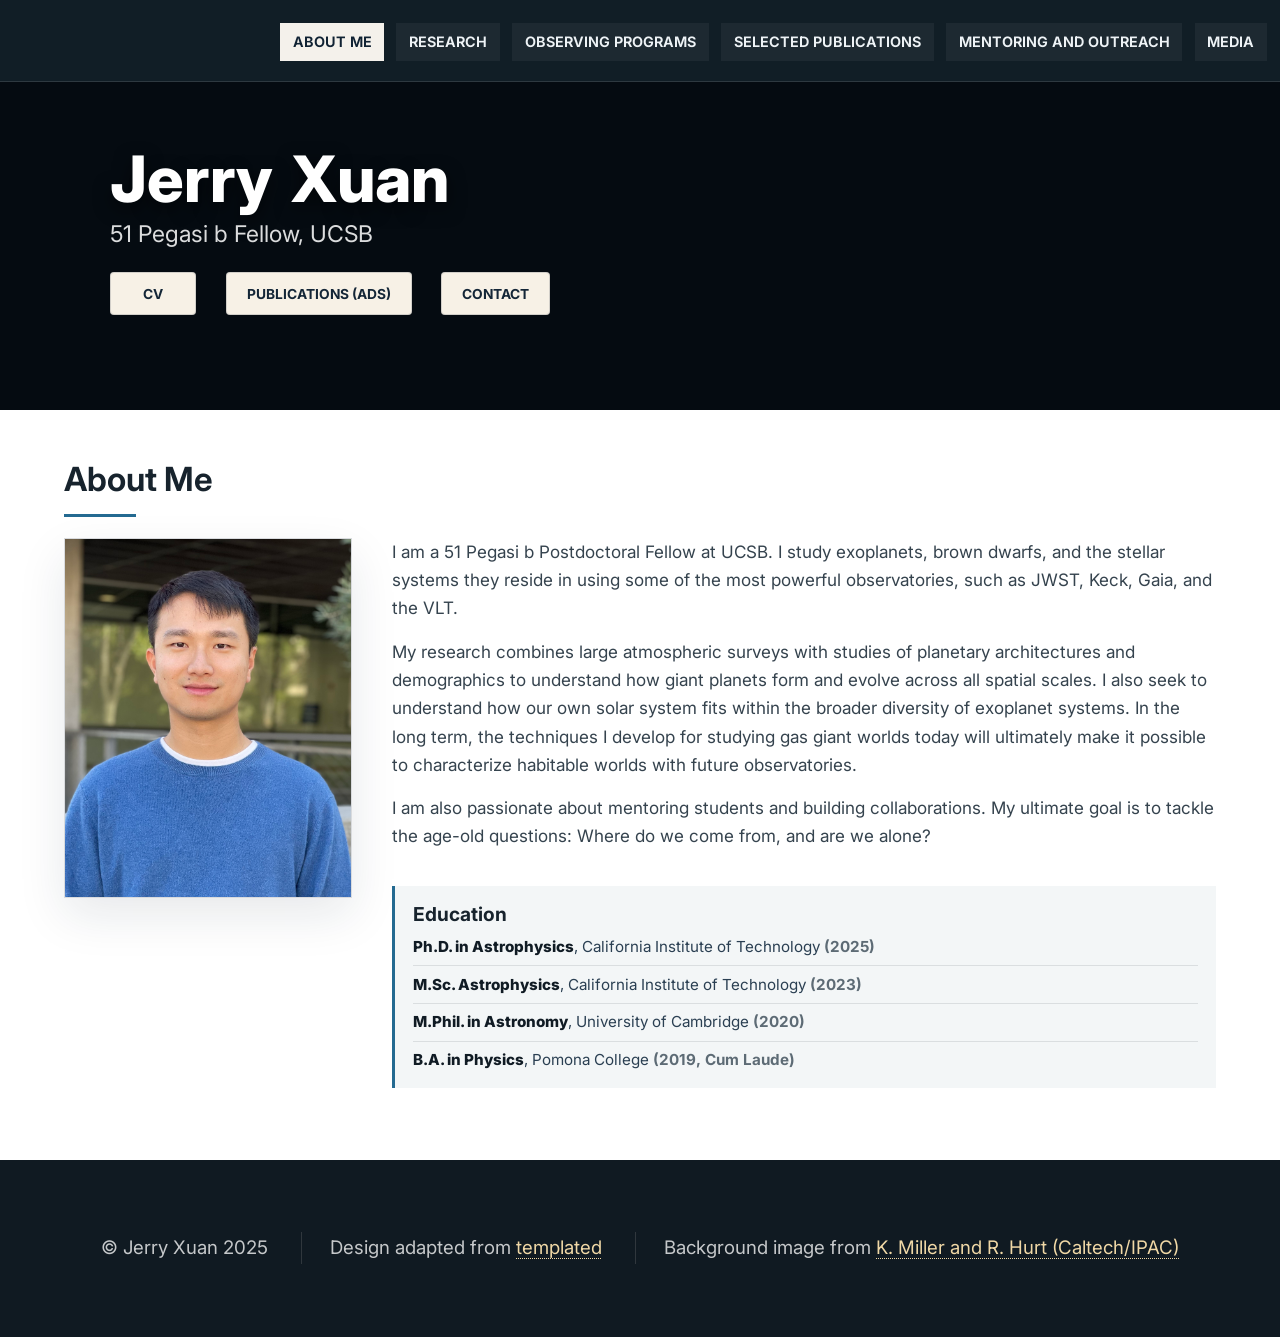
==== commit 094ed08c: "Update mentoring links and collaborations" ====
--- a/about.html
+++ b/about.html
@@ -23,7 +23,7 @@
 							<li><a href="research.html" class="tab-link">Research</a></li>
 							<li><a href="observing.html" class="tab-link">Observing Programs</a></li>
 							<li><a href="publications.html" class="tab-link">Selected Publications</a></li>
-							<li><a href="outreach.html" class="tab-link">Outreach and Mentoring</a></li>
+							<li><a href="outreach.html" class="tab-link">Mentoring and Outreach</a></li>
 							<li><a href="media.html" class="tab-link">Media</a></li>
 						</ul>
 					</nav>
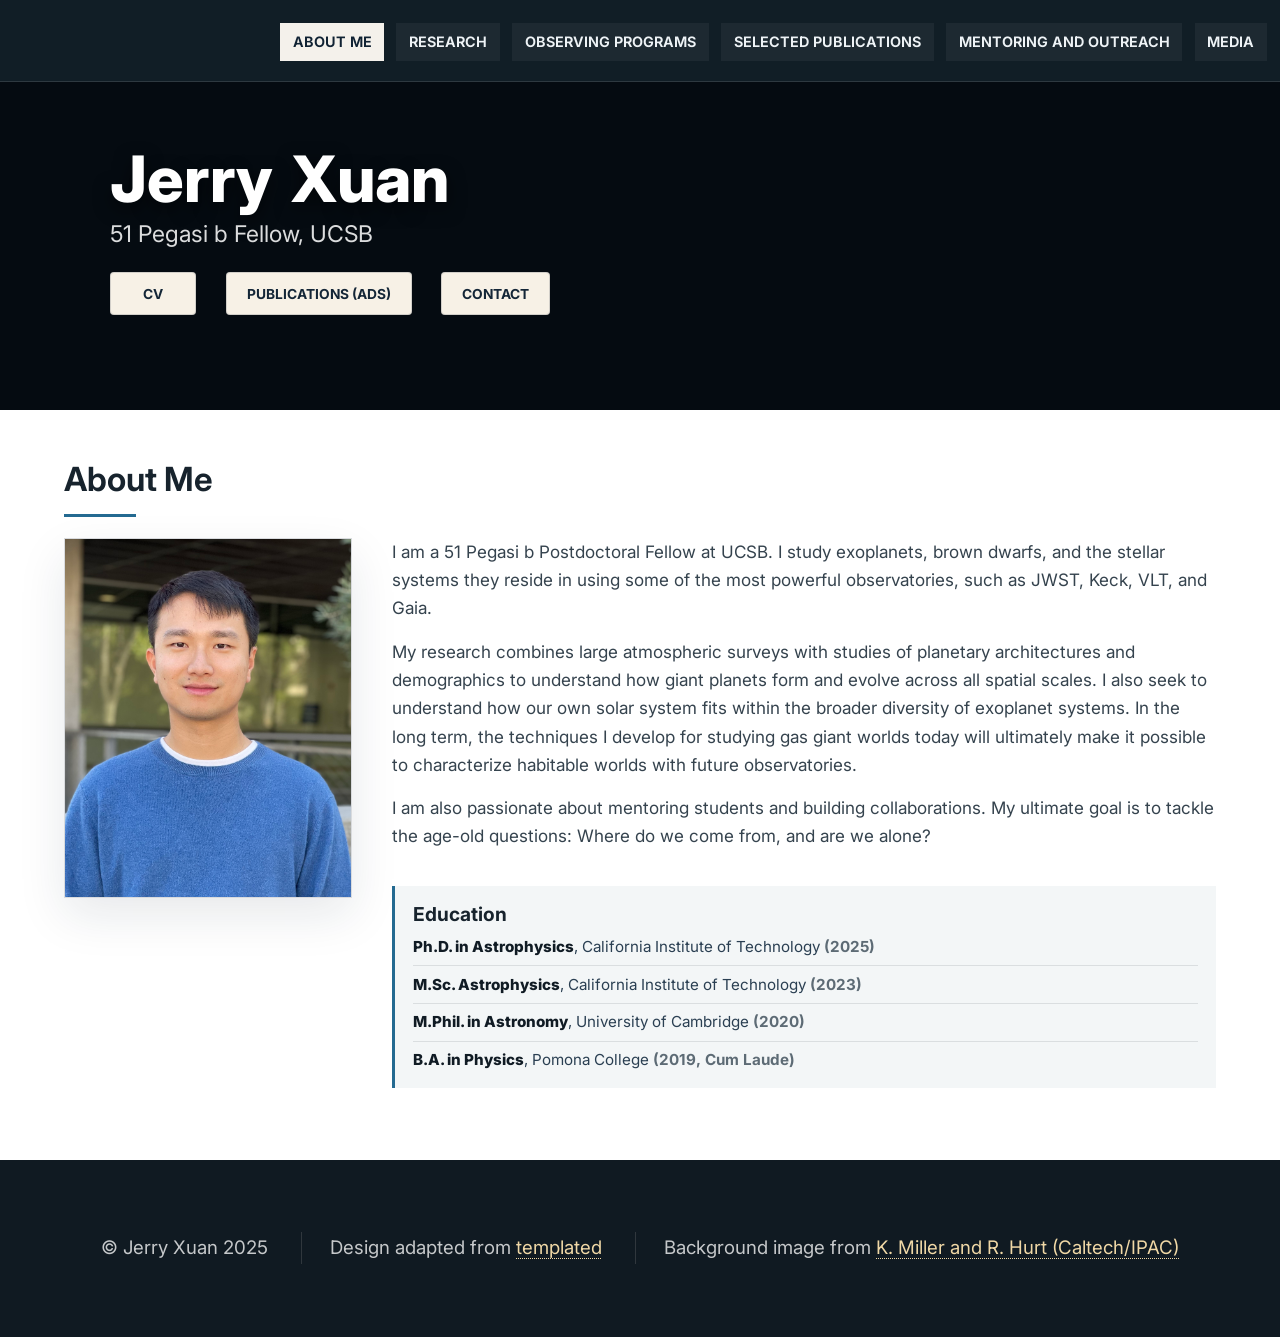
==== commit e022c803: "Reorder observatories in intro" ====
--- a/about.html
+++ b/about.html
@@ -50,7 +50,7 @@
 						<img src="images/cahill.jpg" alt="Jerry Xuan">
 					</div>
 					<div class="about-text">
-						<p>I am a 51 Pegasi b Postdoctoral Fellow at UCSB. I study exoplanets, brown dwarfs, and the stellar systems they reside in using some of the most powerful observatories, such as JWST, Keck, Gaia, and the VLT.</p>
+						<p>I am a 51 Pegasi b Postdoctoral Fellow at UCSB. I study exoplanets, brown dwarfs, and the stellar systems they reside in using some of the most powerful observatories, such as JWST, Keck, VLT, and Gaia.</p>
 						<p>My research combines large atmospheric surveys with studies of planetary architectures and demographics to understand how giant planets form and evolve across all spatial scales. I also seek to understand how our own solar system fits within the broader diversity of exoplanet systems. In the long term, the techniques I develop for studying gas giant worlds today will ultimately make it possible to characterize habitable worlds with future observatories.</p>
 						<p>I am also passionate about mentoring students and building collaborations. My ultimate goal is to tackle the age-old questions: Where do we come from, and are we alone?</p>
 					</div>
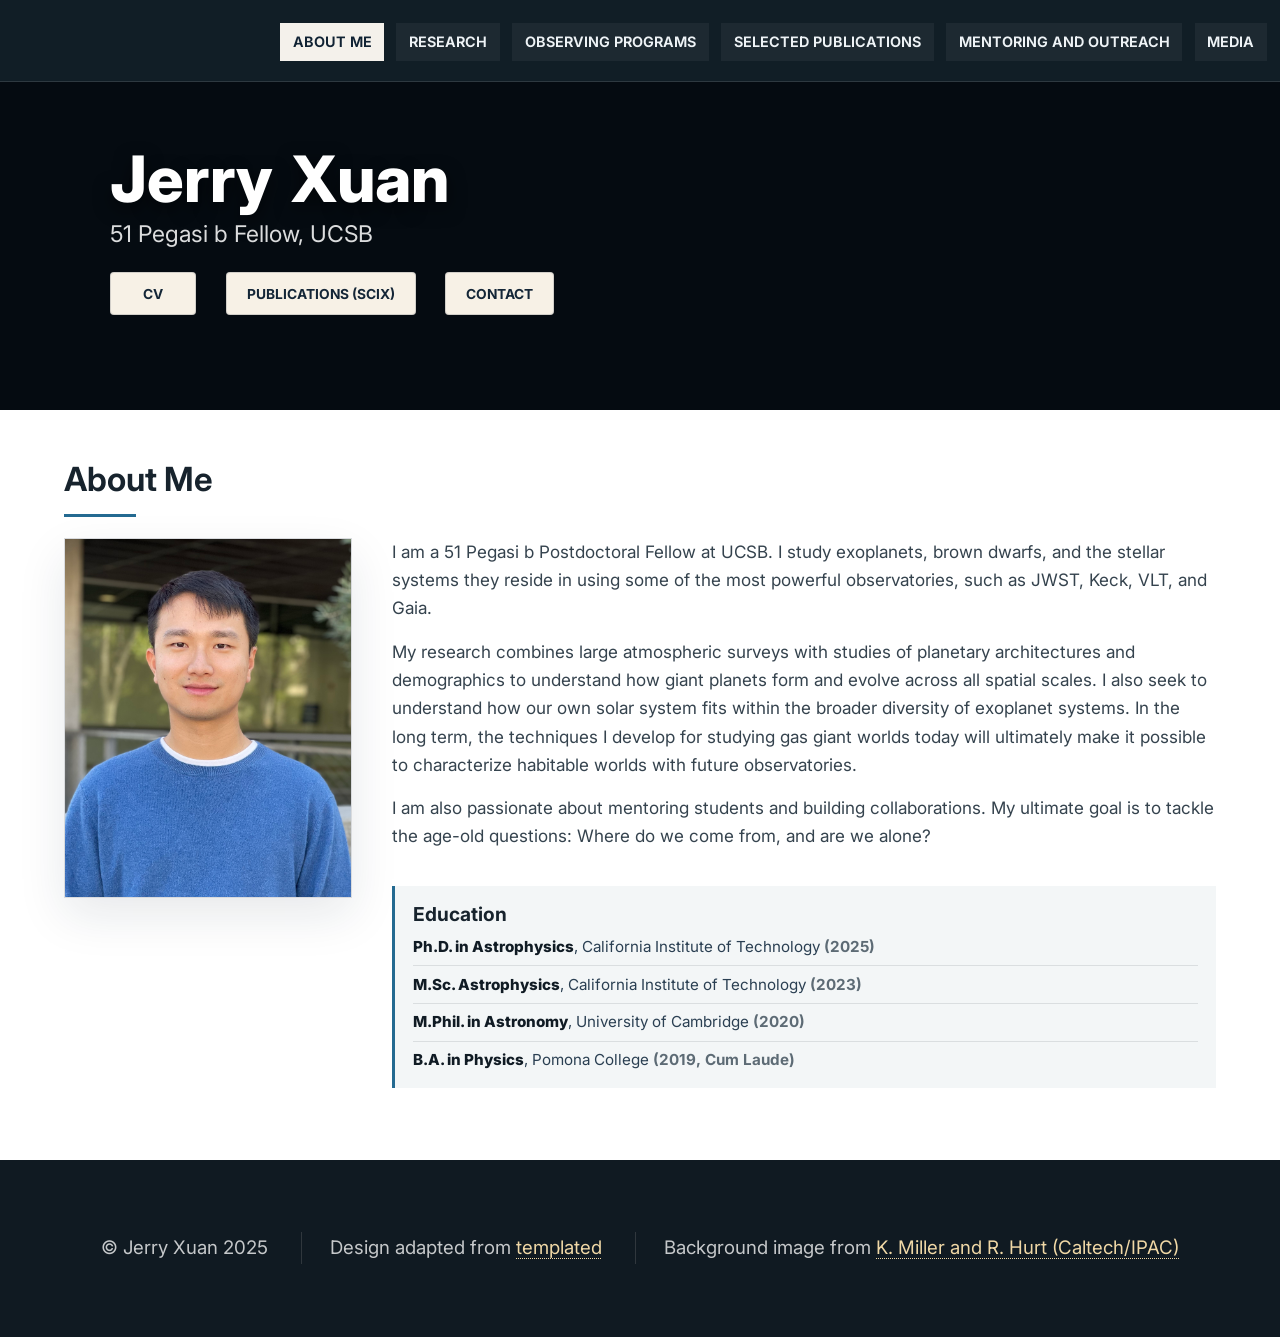
==== commit 7c4032ea: "Update TIDES research section and SciX links" ====
--- a/about.html
+++ b/about.html
@@ -34,8 +34,8 @@
 			<h2>Jerry Xuan</h2>
 			<p>51 Pegasi b Fellow, UCSB</p>
 			<ul class="actions">
-				<li><a href="CV_withbib_may2026.pdf" class="button special small">CV</a></li>
-				<li><a href="https://ui.adsabs.harvard.edu/search/p_=0&q=orcid%3A%220000-0002-6618-1137&sort=date%20desc%2C%20bibcode%20desc" class="button special small">Publications (ADS)</a></li>
+				<li><a href="CV_withbib_may2026.pdf?v=07dd983" class="button special small">CV</a></li>
+				<li><a href="https://scixplorer.org/search?p=1&amp;q=orcid%3A0000-0002-6618-1137&amp;sort=citation_count+desc&amp;sort=date+desc&amp;d=astrophysics" class="button special small">Publications (SciX)</a></li>
 				<li><a href="mailto:jxuan@ucsb.edu" class="button special small">Contact</a></li>
 			</ul>
 		</section>
--- a/assets/css/site-custom.css
+++ b/assets/css/site-custom.css
@@ -2483,6 +2483,18 @@
 	padding-top: 0.3rem;
 }
 
+#research .feature-hot-jupiter .tides-result-figure {
+	margin: 1.3rem auto 1.4rem;
+	max-width: 38.9rem;
+	width: 100%;
+}
+
+#research .feature-hot-jupiter .tides-result-figure img {
+	display: block;
+	height: auto;
+	width: 100%;
+}
+
 #research .feature-grid .feature.feature-kpic .kpic-title {
 	align-items: center;
 	display: flex;
@@ -2641,7 +2653,32 @@
 	}
 
 	#research .feature-hot-jupiter .content {
-		max-width: 92ch;
+		column-gap: var(--research-column-gap);
+		display: grid;
+		grid-template-columns: minmax(0, min(38.9rem, 52%)) minmax(0, 1fr);
+		max-width: none;
+	}
+
+	#research .feature-hot-jupiter .content > header,
+	#research .feature-hot-jupiter .content > .key-results {
+		grid-column: 1 / -1;
+	}
+
+	#research .feature-hot-jupiter .content > .tides-result-figure {
+		align-self: start;
+		grid-column: 1;
+		grid-row: 3 / span 10;
+		justify-self: stretch;
+		margin: 0;
+	}
+
+	#research .feature-hot-jupiter .content > p,
+	#research .feature-hot-jupiter .content > .actions {
+		grid-column: 2;
+	}
+
+	#research .feature-hot-jupiter .content > p {
+		margin-top: 0;
 	}
 }
 
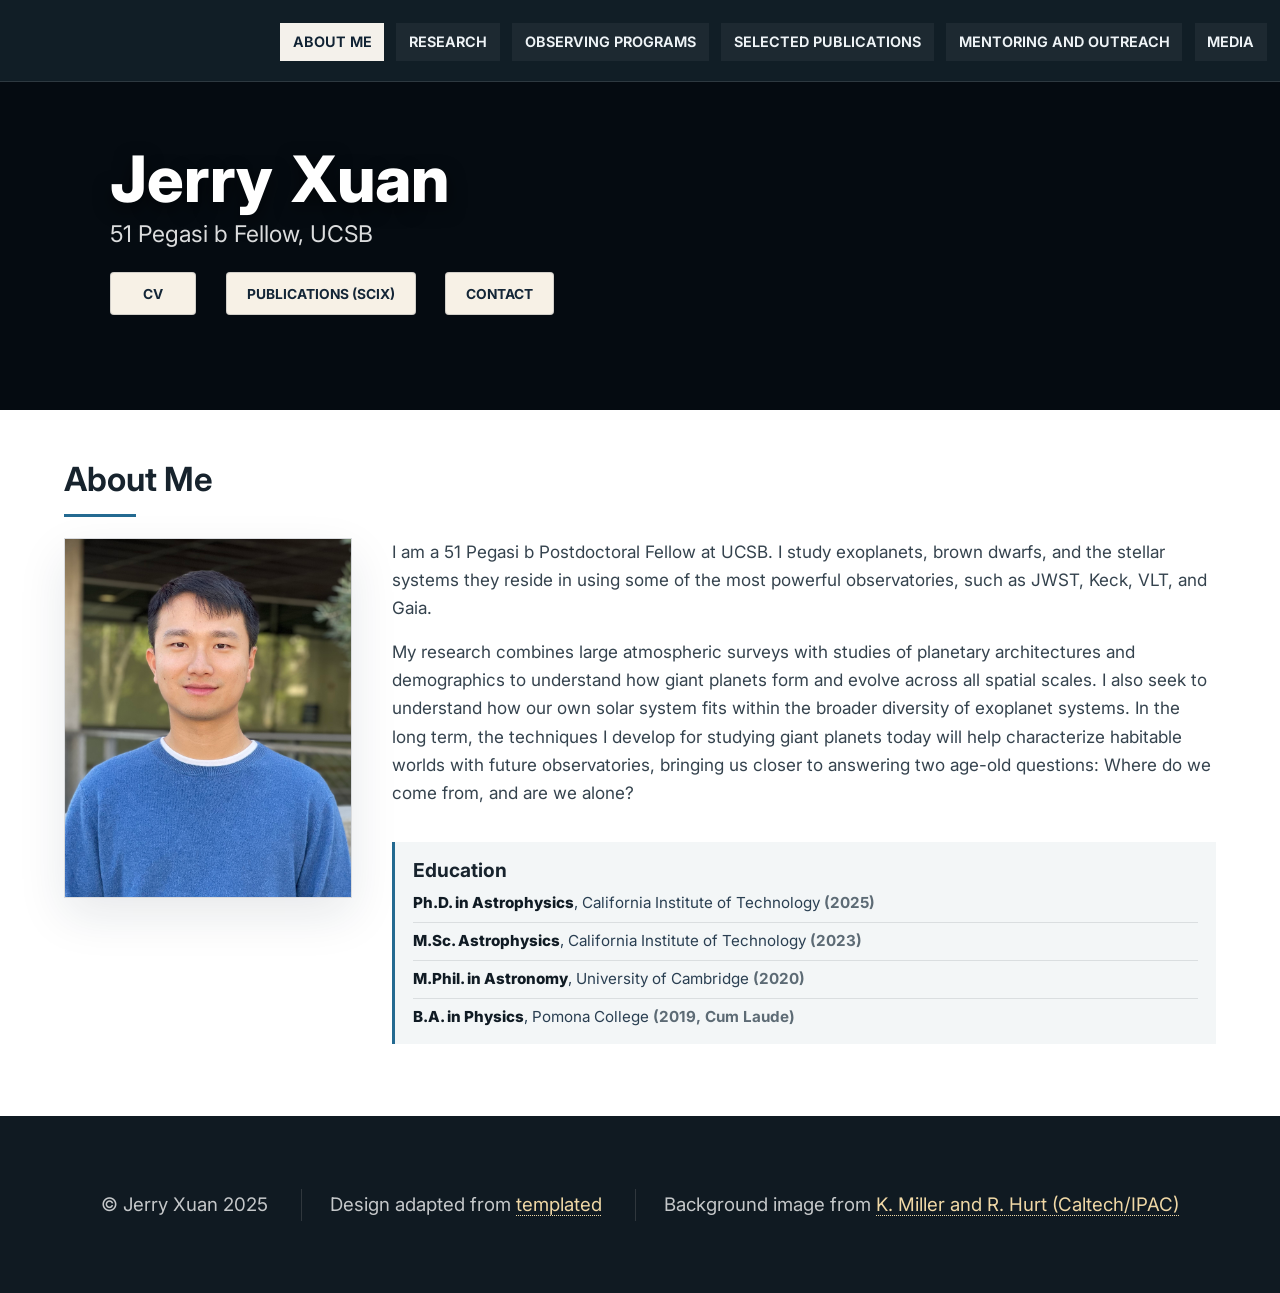
==== commit c5a37de1: "Refine website introduction" ====
--- a/about.html
+++ b/about.html
@@ -34,7 +34,7 @@
 			<h2>Jerry Xuan</h2>
 			<p>51 Pegasi b Fellow, UCSB</p>
 			<ul class="actions">
-				<li><a href="CV_withbib_may2026.pdf?v=07dd983" class="button special small">CV</a></li>
+				<li><a href="cv_bib_current.pdf" class="button special small">CV</a></li>
 				<li><a href="https://scixplorer.org/search?p=1&amp;q=orcid%3A0000-0002-6618-1137&amp;sort=citation_count+desc&amp;sort=date+desc&amp;d=astrophysics" class="button special small">Publications (SciX)</a></li>
 				<li><a href="mailto:jxuan@ucsb.edu" class="button special small">Contact</a></li>
 			</ul>
@@ -51,8 +51,7 @@
 					</div>
 					<div class="about-text">
 						<p>I am a 51 Pegasi b Postdoctoral Fellow at UCSB. I study exoplanets, brown dwarfs, and the stellar systems they reside in using some of the most powerful observatories, such as JWST, Keck, VLT, and Gaia.</p>
-						<p>My research combines large atmospheric surveys with studies of planetary architectures and demographics to understand how giant planets form and evolve across all spatial scales. I also seek to understand how our own solar system fits within the broader diversity of exoplanet systems. In the long term, the techniques I develop for studying gas giant worlds today will ultimately make it possible to characterize habitable worlds with future observatories.</p>
-						<p>I am also passionate about mentoring students and building collaborations. My ultimate goal is to tackle the age-old questions: Where do we come from, and are we alone?</p>
+						<p>My research combines large atmospheric surveys with studies of planetary architectures and demographics to understand how giant planets form and evolve across all spatial scales. I also seek to understand how our own solar system fits within the broader diversity of exoplanet systems. In the long term, the techniques I develop for studying giant planets today will help characterize habitable worlds with future observatories, bringing us closer to answering two age-old questions: Where do we come from, and are we alone?</p>
 					</div>
 					<div class="education-section">
 						<h3>Education</h3>
